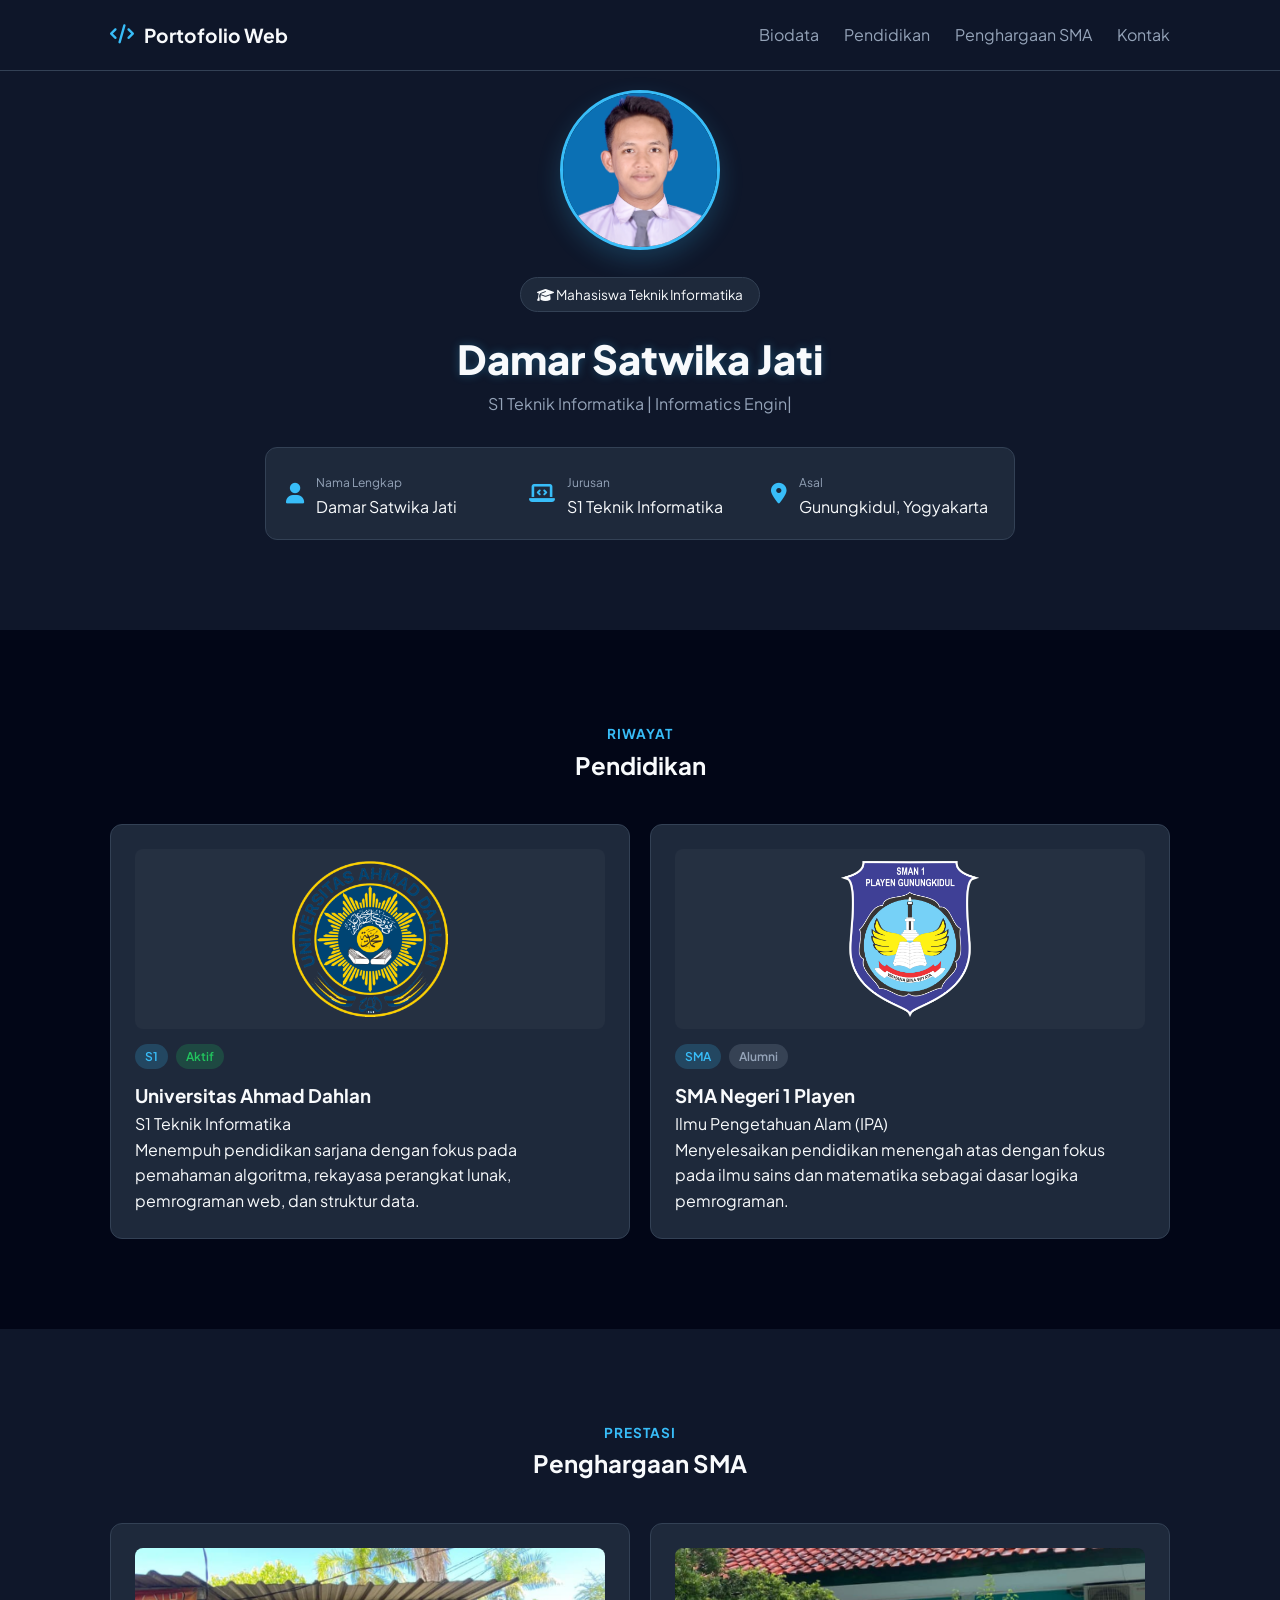
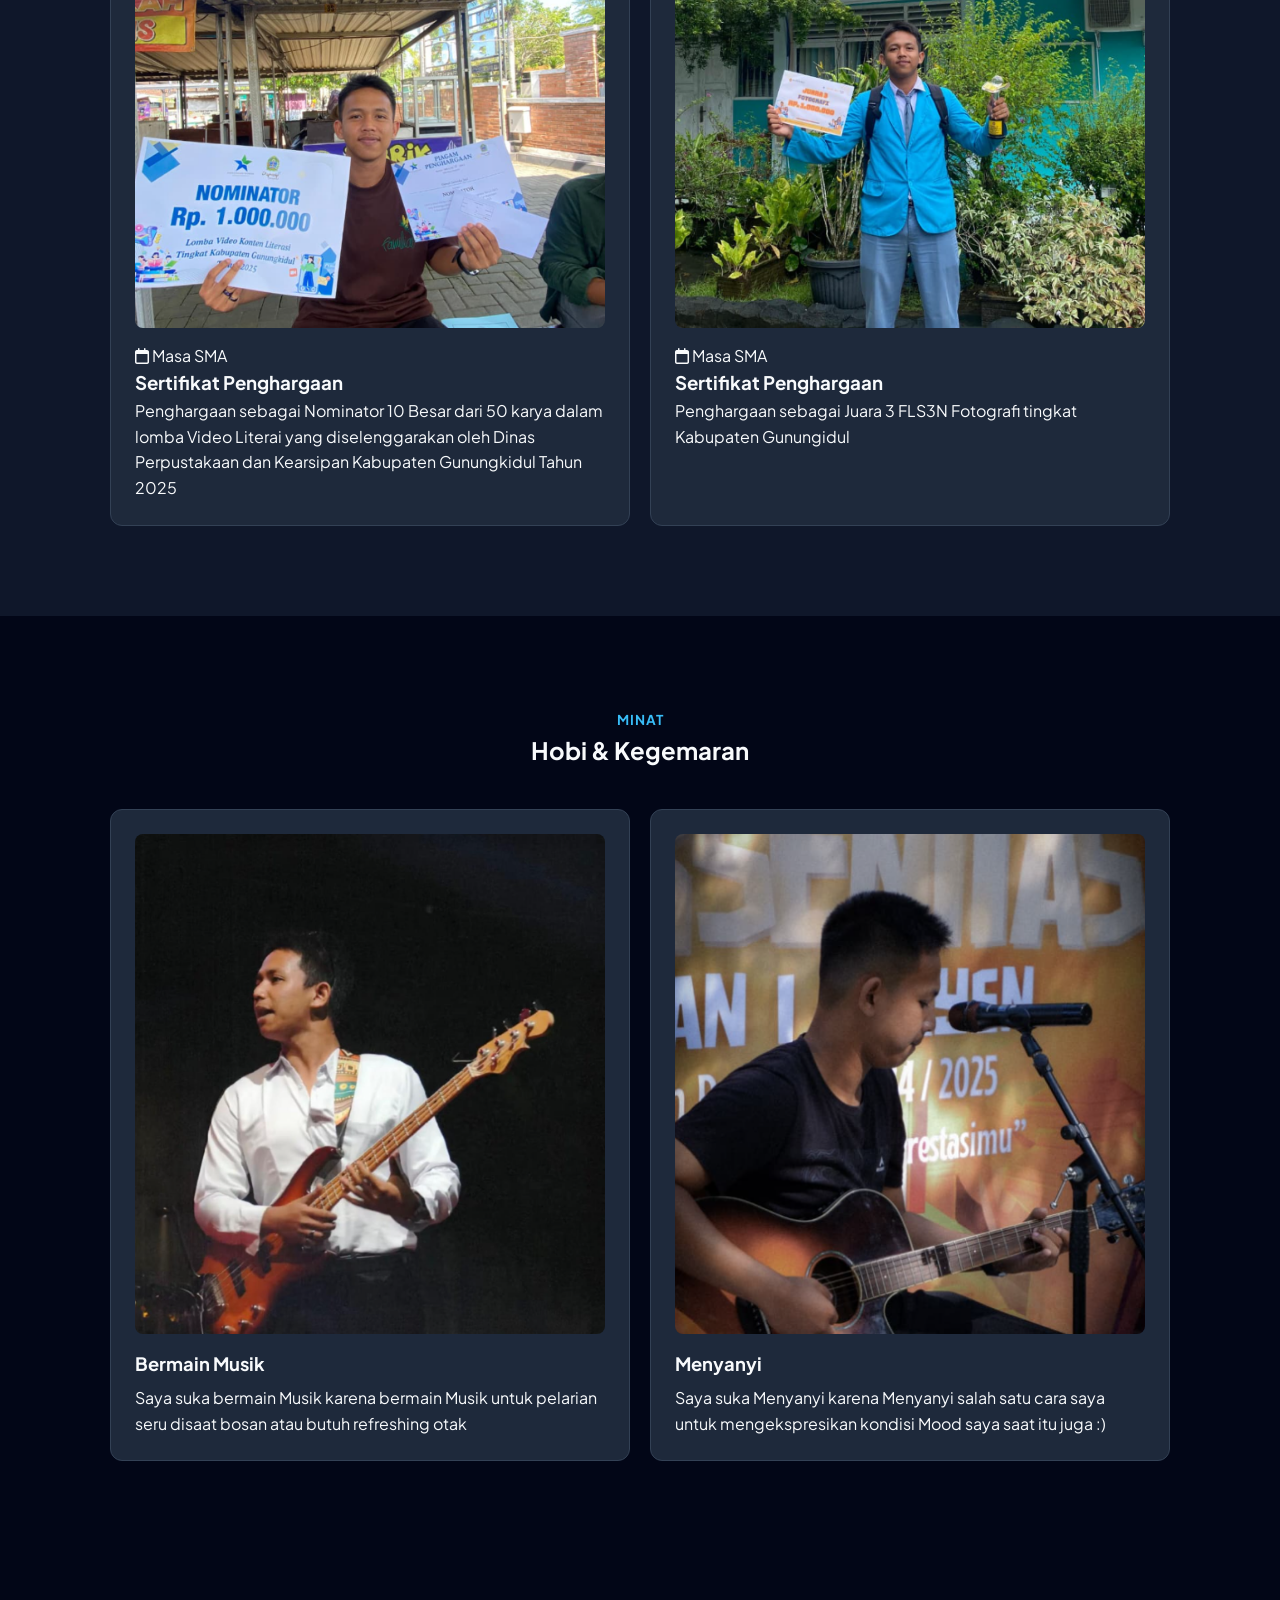
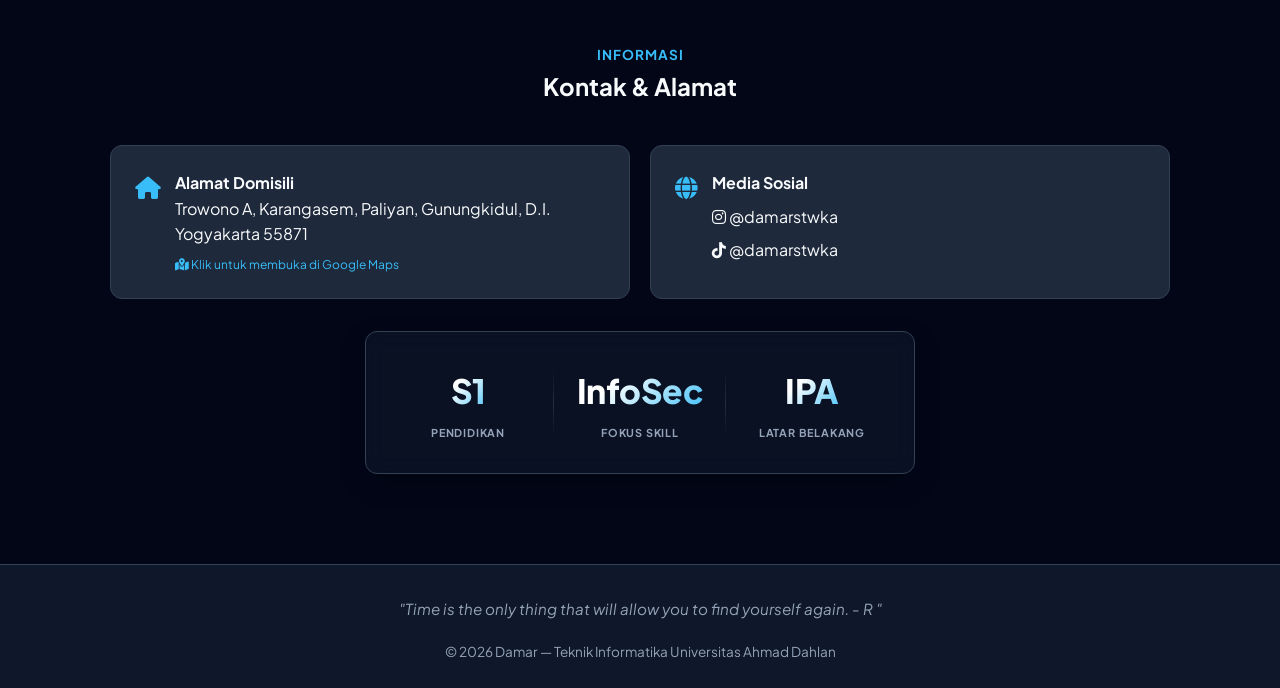
==== index.html @ 50825223 "Add files via upload" ====
<!DOCTYPE html>
<html lang="id">
<head>
  <meta charset="UTF-8">
  <meta name="viewport" content="width=device-width, initial-scale=1.0">
  <title>Portofolio - Web</title>
  <!-- Google Fonts & Font Awesome Icons -->
  <link href="https://fonts.googleapis.com/css2?family=Plus+Jakarta+Sans:wght@400;600;700;800&display=swap" rel="stylesheet">
  <link rel="stylesheet" href="https://cdnjs.cloudflare.com/ajax/libs/font-awesome/6.4.0/css/all.min.css">
  <link rel="stylesheet" href="style.css">
</head>
<body>

  <div id="scroll-progress"></div>

  <!-- Navbar -->
  <nav class="navbar">
    <div class="container nav-container">
      <a href="#hero" class="brand">
        <i class="fa-solid fa-code brand-icon"></i>
        <span>Portofolio Web</span>
      </a>

      <button class="hamburger" id="hamburger-btn" aria-label="Toggle Menu">
        <i class="fa-solid fa-bars"></i>
      </button>

      <ul class="nav-links" id="nav-menu">
        <li><a href="#hero">Biodata</a></li>
        <li><a href="#education">Pendidikan</a></li>
        <li><a href="#achievement">Penghargaan SMA</a></li>
        <li><a href="#contact">Kontak</a></li>
      </ul>
    </div>
  </nav>

  <!-- Hero / Biodata Section -->
  <section id="hero" class="section hero-section">
    <div class="container hero-container">
      <div class="profile-avatar">
        <img src="foto pp/profil1.png" alt="Foto Profil Damar">
      </div>

      <div class="status-badge">
        <i class="fa-solid fa-graduation-cap"></i> Mahasiswa Teknik Informatika
      </div>

      <h1 class="hero-title" data-text="Damar Satwika Jati">Damar Satwika Jati</h1>
      <p class="hero-subtext">S1 Teknik Informatika | <span id="typing-text"></span><span class="cursor">|</span></p>

      <!-- Ringkasan Biodata -->
      <div class="biodata-card">
        <div class="bio-item">
          <i class="fa-solid fa-user"></i>
          <div>
            <span>Nama Lengkap</span>
            <p>Damar Satwika Jati</p>
          </div>
        </div>
        <div class="bio-item">
          <i class="fa-solid fa-laptop-code"></i>
          <div>
            <span>Jurusan</span>
            <p>S1 Teknik Informatika</p>
          </div>
        </div>
        <div class="bio-item">
          <i class="fa-solid fa-location-dot"></i>
          <div>
            <span>Asal</span>
            <p>Gunungkidul, Yogyakarta</p>
          </div>
        </div>
      </div>
    </div> <!-- Penutup container hero -->
  </section> <!-- Penutup section hero -->

  <!-- Riwayat Pendidikan -->
  <section id="education" class="section bg-darker">
    <div class="container">
      <div class="section-title">
        <span class="tag">Riwayat</span>
        <h2>Pendidikan</h2>
      </div>

      <div class="education-grid">
        <!-- Kampus (UAD) -->
        <a href="https://uad.ac.id/en/" target="_blank" rel="noopener noreferrer" class="card edu-card">
          <div class="edu-logo-wrapper">
            <img src="foto/logo2.png" alt="Logo Universitas Ahmad Dahlan" class="edu-logo">
          </div>
          <div class="edu-header">
            <span class="pill pill-blue">S1</span>
            <span class="pill pill-green">Aktif</span>
          </div>
          <h3>Universitas Ahmad Dahlan</h3>
          <p class="edu-major">S1 Teknik Informatika</p>
          <p class="edu-desc">Menempuh pendidikan sarjana dengan fokus pada pemahaman algoritma, rekayasa perangkat lunak, pemrograman web, dan struktur data.</p>
        </a>

        <!-- Sekolah (SMAN 1 Playen) -->
        <a href="https://www.sma1playen.sch.id/" target="_blank" rel="noopener noreferrer" class="card edu-card">
          <div class="edu-logo-wrapper">
            <img src="foto/logo1.png" alt="Logo SMAN 1 Playen" class="edu-logo">
          </div>
          <div class="edu-header">
            <span class="pill pill-blue">SMA</span>
            <span class="pill pill-gray">Alumni</span>
          </div>
          <h3>SMA Negeri 1 Playen</h3>
          <p class="edu-major">Ilmu Pengetahuan Alam (IPA)</p>
          <p class="edu-desc">Menyelesaikan pendidikan menengah atas dengan fokus pada ilmu sains dan matematika sebagai dasar logika pemrograman.</p>
        </a>
      </div>
    </div>
  </section>

<!-- Penghargaan SMA -->
  <section id="achievement" class="section">
    <div class="container">
      <div class="section-title">
        <span class="tag">Prestasi</span>
        <h2>Penghargaan SMA</h2>
      </div>

      <!-- Container Grid untuk 2 Kartu Sertifikat -->
      <div class="achievement-grid">
        
        <!-- Sertifikat 1 -->
        <div class="card achievement-card">
          <div class="achievement-img-wrapper">
            <img src="penghargaan/foto 1.png" alt="Sertifikat Kejuaraan 1" class="achievement-img">
          </div>
          <div class="achievement-details">
            <span class="achievement-date"><i class="fa-regular fa-calendar"></i> Masa SMA</span>
            <h3>Sertifikat Penghargaan</h3>
            <p>Penghargaan sebagai Nominator 10 Besar dari 50 karya dalam lomba Video Literai yang diselenggarakan oleh Dinas Perpustakaan dan Kearsipan Kabupaten Gunungkidul Tahun 2025</p>
          </div>
        </div>

        <!-- Sertifikat 2 -->
        <div class="card achievement-card">
          <div class="achievement-img-wrapper">
            <img src="penghargaan/foto 2.png" alt="Sertifikat Kejuaraan 2" class="achievement-img">
          </div>
          <div class="achievement-details">
            <span class="achievement-date"><i class="fa-regular fa-calendar"></i> Masa SMA</span>
            <h3>Sertifikat Penghargaan</h3>
            <p>Penghargaan sebagai Juara 3 FLS3N Fotografi tingkat Kabupaten Gunungidul</p>
          </div>
        </div>
      </div>
    </div>
  </section>

<section id="hobby" class="section bg-darker">
    <div class="container">
      <div class="section-title">
        <span class="tag">Minat</span>
        <h2>Hobi & Kegemaran</h2>
      </div>

      <div class="hobby-grid">
        <!-- Hobi 1 -->
        <div class="card hobby-card">
          <div class="hobby-img-wrapper">
            <img src="hobi/hobi1.png" alt="Bermain Musik" class="hobby-img">
          </div>
          <div class="hobby-details">
            <h3>Bermain Musik</h3>
            <p>Saya suka bermain Musik karena bermain Musik untuk pelarian seru disaat bosan atau butuh refreshing otak </p>
          </div>
        </div>

        <!-- Hobi 2 -->
        <div class="card hobby-card">
          <div class="hobby-img-wrapper">
            <img src="hobi/hobi2.png" alt="Menyanyi" class="hobby-img">
          </div>
          <div class="hobby-details">
            <h3>Menyanyi</h3>
            <p>Saya suka Menyanyi karena Menyanyi salah satu cara saya untuk mengekspresikan kondisi Mood saya saat itu juga :) </p>
          </div>
        </div>
      </div>
    </div>
  </section>

  <!-- Kontak & Alamat -->
  <section id="contact" class="section bg-darker">
    <div class="container">
      <div class="section-title">
        <span class="tag">Informasi</span>
        <h2>Kontak & Alamat</h2>
      </div>

      <div class="contact-grid">
<!-- Alamat (Klik untuk Buka Google Maps) -->
<div class="card contact-card" id="address-box">
  <div class="contact-icon"><i class="fa-solid fa-house"></i></div>
  <div class="contact-text">
    <h4>Alamat Domisili</h4>
    <p id="address-text">Trowono A, Karangasem, Paliyan, Gunungkidul, D.I. Yogyakarta 55871</p>
    <small class="copy-hint"><i class="fa-solid fa-map-location-dot"></i> Klik untuk membuka di Google Maps</small>
  </div>
</div>

        <!-- Sosial Media -->
        <div class="card contact-card">
          <div class="contact-icon"><i class="fa-solid fa-globe"></i></div>
          <div class="contact-text">
            <h4>Media Sosial</h4>
            <div class="social-links">
              <a href="https://www.instagram.com/damarstwka/" target="_blank" class="social-item">
                <i class="fa-brands fa-instagram"></i> @damarstwka
              </a>
              <a href="https://www.tiktok.com/@damarstwka" target="_blank" class="social-item">
                <i class="fa-brands fa-tiktok"></i> @damarstwka
              </a>
            </div>
          </div>
        </div>
      </div>
    </div>

    <div class="map-container" style="display: none;">
        <iframe 
          src="https://www.google.com/maps/embed?pb=!1m14!1m12!1m3!1d987.6320585345208!2d110.5212904661247!3d-8.047474371273701!2m3!1f0!2f0!3f0!3m2!1i1024!2i768!4f13.1!5e0!3m2!1sid!2sid!4v1787814897656!5m2!1sid!2sid" >
          
        </iframe>
      </div>

      <!-- Highlight Stats Strip -->
 <div class="stats-strip">
  <div class="stat-item">
    <span class="stat-value">S1</span>
    <span class="stat-label">PENDIDIKAN</span>
  </div>
  <div class="stat-item">
    <span class="stat-value">InfoSec</span>
    <span class="stat-label">FOKUS SKILL</span>
  </div>
  <div class="stat-item">
    <span class="stat-value">IPA</span>
    <span class="stat-label">LATAR BELAKANG</span>
  </div>
  </div>
 </div>

 </div> 
  </section>

  <!-- Footer -->
  <footer class="footer">
    <div class="container footer-content">
      <!-- Quotes Section -->
       <blockquote class="footer-quote">
        <i class="fa-solid"></i>
        <p>"Time is the only thing that will allow you to find yourself again. - R "</p>
       </blockquote>

      <p>© 2026 Damar — Teknik Informatika Universitas Ahmad Dahlan</p>
    </div>
  </footer>

  <!-- Toast Alert -->
  <div id="toast" class="toast">
    <i class="fa-solid fa-check"></i> Alamat berhasil disalin!
  </div>

<!-- Model Zoom Gambar -->
 <div id="image-modal" class="image-modal">
  <span class="modal-close">&times;</span>
  <img class="modal-content" id="modal-img" alt="Pratinjau Gambar">
 </div>

<!-- Script Java Script -->

  <script src="script.js"></script>

</body>
</html>
---- style.css ----
:root {
  --bg-dark: #0f172a;
  --bg-darker: #020617;
  --card-bg: #1e293b;
  --primary: #38bdf8;
  --text-main: #f8fafc;
  --text-muted: #94a3b8;
  --accent-green: #22c55e;
  --border-color: #334155;
  --radius: 12px;
}

html {
    scroll-behavior: smooth;
}

* {
  margin: 0;
  padding: 0;
  box-sizing: border-box;
}

body {
  font-family: 'Plus Jakarta Sans', sans-serif;
  background-color: var(--bg-dark);
  color: var(--text-main);
  line-height: 1.6;
}

.container {
  max-width: 1100px;
  margin: 0 auto;
  padding: 0 20px;
}

/* Navbar */
.navbar {
  position: fixed;
  top: 0;
  width: 100%;
  background: rgba(15, 23, 42, 0.9);
  backdrop-filter: blur(10px);
  z-index: 1000;
  border-bottom: 1px solid var(--border-color);
}

.nav-container {
  display: flex;
  justify-content: space-between;
  align-items: center;
  height: 70px;
}

.brand {
  display: flex;
  align-items: center;
  gap: 10px;
  font-weight: 700;
  font-size: 1.2rem;
  color: var(--text-main);
  text-decoration: none;
}

.brand-icon {
  color: var(--primary);
}

.nav-links {
  display: flex;
  list-style: none;
  gap: 25px;
}

.nav-links a {
  color: var(--text-muted);
  text-decoration: none;
  transition: color 0.3s;
}

.nav-links a:hover {
  color: var(--primary);
}

.hamburger {
  display: none;
  background: none;
  border: none;
  color: var(--text-main);
  font-size: 1.5rem;
  cursor: pointer;
}

/* Section Common */
.section {
  padding: 90px 0;
}

.bg-darker {
  background-color: var(--bg-darker);
}

.section-title {
  text-align: center;
  margin-bottom: 40px;
}

.section-title .tag {
  color: var(--primary);
  font-size: 0.85rem;
  font-weight: 700;
  text-transform: uppercase;
  letter-spacing: 1px;
}

/* Hero Section */
.hero-container {
  display: flex;
  flex-direction: column;
  align-items: center;
  text-align: center;
}

.profile-avatar img {
  width: 160px;
  height: 160px;
  border-radius: 50%;
  object-fit: cover;
  border: 3px solid var(--primary);
  margin-bottom: 20px;
}

.status-badge {
  background: var(--card-bg);
  border: 1px solid var(--border-color);
  padding: 6px 16px;
  border-radius: 50px;
  font-size: 0.85rem;
  margin-bottom: 15px;
}

.hero-title {
  font-size: 2.5rem;
  font-weight: 800;
}

.hero-subtext {
  color: var(--text-muted);
  margin-bottom: 30px;
}

.biodata-card {
  display: grid;
  grid-template-columns: repeat(3, 1fr);
  gap: 20px;
  background: var(--card-bg);
  padding: 20px;
  border-radius: var(--radius);
  border: 1px solid var(--border-color);
  width: 100%;
  max-width: 750px;
  justify-content: space-around;
  flex-wrap: wrap;
}

.bio-item {
  display: flex;
  align-items: center;
  gap: 12px;
  text-align: left;
}

.bio-item i {
  font-size: 1.3rem;
  color: var(--primary);
}

.bio-item span {
  font-size: 0.75rem;
  color: var(--text-muted);
}

/* Cards & Grid */
.education-grid, .achievement-grid, .contact-grid {
  display: grid;
  grid-template-columns: repeat(auto-fit, minmax(280px, 1fr));
  gap: 20px;
}

.card {
  background: var(--card-bg);
  border-radius: var(--radius);
  padding: 24px;
  border: 1px solid var(--border-color);
}

.edu-card {
  text-decoration: none;
  color: inherit;
  display: block;
  cursor: pointer;
}

.edu-logo-wrapper {
  width: 100%;
  height: 180px; /* Tinggi pas agar tidak terlalu besar */
  display: flex;
  align-items: center;
  justify-content: center;
  background: rgba(255, 255, 255, 0.03); /* Latar transparan tipis */
  border-radius: 8px;
  margin-bottom: 15px;
  padding: 12px;
}

.edu-logo-wrapper img {
  max-width: 100%;
  max-height: 100%;
  width: auto;
  height: auto;
  object-fit: contain; /* Logo tampil 100% utuh tanpa gepeng/terpotong */
}

.achievement-img-wrapper {
  width: 100%;
  height: 380px; /* Dibuat lebih tinggi agar foto portrait & landscape muat proporsional */
  border-radius: 8px;
  margin-bottom: 15px;
  overflow: hidden;
  background: #020617;
}

.achievement-img-wrapper img {
  width: 100%;
  height: 100%;
  object-fit: cover; /* Foto memenuhi box secara presisi tanpa merusak rasio asli */
  object-position: center;
}

.edu-header {
  display: flex;
  gap: 8px;
  margin-bottom: 12px;
}

.pill {
  padding: 3px 10px;
  border-radius: 20px;
  font-size: 0.75rem;
  font-weight: 600;
}

.pill-blue { background: rgba(56, 189, 248, 0.2); color: var(--primary); }
.pill-green { background: rgba(34, 197, 94, 0.2); color: var(--accent-green); }
.pill-gray { background: rgba(148, 163, 184, 0.2); color: var(--text-muted); }

.contact-card {
  cursor: pointer;
  display: flex;
  gap: 15px;
  align-items: flex-start;
  transition: transform 0.2s;
}

.contact-card:hover {
  transform: translateY(-3px);
}

.contact-icon {
  font-size: 1.4rem;
  color: var(--primary);
}

.copy-hint {
  display: block;
  margin-top: 8px;
  color: var(--primary);
  font-size: 0.75rem;
}

.social-links {
  display: flex;
  flex-direction: column;
  gap: 8px;
  margin-top: 8px;
}

.social-item {
  color: var(--text-main);
  text-decoration: none;
}

/* Toast */
.toast {
  position: fixed;
  bottom: 30px;
  right: 30px;
  background: var(--accent-green);
  color: #fff;
  padding: 12px 20px;
  border-radius: 8px;
  font-size: 0.9rem;
  opacity: 0;
  visibility: hidden;
  transition: opacity 0.3s, visibility 0.3s;
}

.toast.show {
  opacity: 1;
  visibility: visible;
}

/* Footer */
.footer {
  text-align: center;
  padding: 25px 0;
  border-top: 1px solid var(--border-color);
  color: var(--text-muted);
  font-size: 0.85rem;
}

/* Responsive Styles */
@media (max-width: 768px) {
  .hamburger { display: block; }
  .nav-links {
    position: absolute;
    top: 70px;
    left: 0;
    width: 100%;
    background: var(--bg-darker);
    flex-direction: column;
    padding: 20px;
    display: none;
    border-bottom: 1px solid var(--border-color);
  }
  .nav-links.active { display: flex; }
}

.hobby-grid{
    display: grid;
    grid-template-columns: repeat(auto-fit, minmax(280px, 1fr));
    gap: 20px;
}

.hobby-img-wrapper{
    width: 100%;
    height: 500px;
    border-radius: 8px;
    margin-bottom: 15px;
    overflow: hidden;
    background: #020617 ;
}

.hobby-img-wrapper img {
    width: 100%;
    height: 100%;
    object-fit: cover;
    object-position: center;
    transition: transform 0.3s ease;
}

.hobby-card:hover .hobby-img-wrapper img {
    transform: scale(1.05);
}

.hobby-details h3 {
    font-size: 1.15rem;
    margin-bottom: 6px;
    color: var(--text-main);
}

/* Footer Quote */
.footer-quote {
  margin-bottom: 20px;
  font-style: italic;
  color: var(--text-muted);
  display: flex;
  flex-direction: column;
  align-items: center;
  gap: 8px;
}

.footer-quote .quote-icon {
  color: var(--primary);
  font-size: 1.2rem;
}

.footer-quote p {
  font-size: 0.95rem;
  max-width: 600px;
  line-height: 1.5;
}

/* ==========================================
   ANIMASI ELEGAN PORTOFOLIO
   ========================================== */

/* 1. Animasi Mengapung Halus pada Foto Profil */
@keyframes float {
  0%, 100% {
    transform: translateY(0px);
  }
  50% {
    transform: translateY(-10px);
  }
}

.profile-avatar img {
  animation: float 4s ease-in-out infinite;
  box-shadow: 0 10px 25px rgba(56, 189, 248, 0.2);
}

/* 2. Animasi Denyut Cahaya pada Badge Status */
@keyframes pulse-glow {
  0%, 100% {
    box-shadow: 0 0 0 0 rgba(56, 189, 248, 0.4);
  }
  50% {
    box-shadow: 0 0 12px 3px rgba(56, 189, 248, 0.2);
  }
}

.status-badge {
  animation: pulse-glow 3s infinite;
}

/* 3. Efek Terangkat & Menyala pada Semua Kartu saat Hover */
.card {
  transition: transform 0.3s cubic-bezier(0.4, 0, 0.2, 1), 
              box-shadow 0.3s cubic-bezier(0.4, 0, 0.2, 1), 
              border-color 0.3s ease;
}

.card:hover {
  transform: translateY(-8px);
  border-color: var(--primary);
  box-shadow: 0 12px 30px -5px rgba(56, 189, 248, 0.2);
}

/* 4. Animasi Muncul Halus saat Halaman Pertama Kali Dibuka */
@keyframes fadeInUp {
  from {
    opacity: 0;
    transform: translateY(25px);
  }
  to {
    opacity: 1;
    transform: translateY(0);
  }
}

.hero-title, 
.hero-subtext, 
.biodata-card {
  animation: fadeInUp 0.8s ease-out forwards;
}

/* ==========================================
   SCROLL REVEAL ANIMATION
   ========================================== */

/* Keadaan awal sebelum di-scroll (tersembunyi & sedikit ke bawah) */
.reveal {
  opacity: 0;
  transform: translateY(40px);
  transition: opacity 0.8s cubic-bezier(0.2, 0.8, 0.2, 1),
              transform 0.8s cubic-bezier(0.2, 0.8, 0.2, 1);
}

/* Keadaan saat elemen sudah masuk ke area viewport */
.reveal.active {
  opacity: 1;
  transform: translateY(0);
}

/* ===============================
   HIGHLIGHT STATS STRIP
   =============================== */
.stats-strip {
  display: grid;
  grid-template-columns: repeat(3, 1fr);
  background: rgba(15, 23, 42, 0.65);
  backdrop-filter: blur(12px);
  -webkit-backdrop-filter: blur(12px);
  border: 1px solid var(--border-color);
  border-radius: var(--radius);
  padding: 24px 16px;
  margin: 32px auto 0 auto;
  width: 100%;
  max-width: 550px;
  box-shadow: 0 10px 30px -10px rgba(0, 0, 0, 0.5);
  position: relative;
  transition: border-color 0.3s ease, transform 0.3s ease;
}

.stats-strip:hover {
  border-color: var(--primary);
}

.stat-item {
  display: flex;
  flex-direction: column;
  align-items: center;
  justify-content: center;
  padding: 8px 16px;
  position: relative;
  transition: transform 0.3s ease;
}

/* Pemisah vertikal antar elemen */
.stat-item:not(:last-child)::after {
  content: "";
  position: absolute;
  right: 0;
  top: 15%;
  height: 70%;
  width: 1px;
  background: linear-gradient(to bottom, transparent, rgba(255, 255, 255, 0.12), transparent);
}

.stat-item:hover {
  transform: translateY(-4px);
}

.stat-value {
  font-size: 2.1rem;
  font-weight: 800;
  letter-spacing: -0.5px;
  margin-bottom: 6px;
  display: flex;
  align-items: center;
  justify-content: center;
  background: linear-gradient(135deg, #ffffff 30%, var(--primary) 100%);
  background-clip: text;
  -webkit-background-clip: text;
  -webkit-text-fill-color: transparent;
}

.stat-value i {
  font-size: 1.8rem;
  color: var(--primary);
  -webkit-text-fill-color: initial;
  filter: drop-shadow(0 0 8px rgba(56, 189, 248, 0.4));
}

.stat-label {
  font-size: 0.68rem;
  font-weight: 700;
  letter-spacing: 0.8px;
  color: var(--text-muted);
  text-transform: uppercase;
  text-align: center;
  white-space: nowrap;
}

@media (max-width: 768px) {
  .stats-strip {
    grid-template-columns: repeat(2, 1fr);
    gap: 20px 0;
  }
  
  .stat-item:nth-child(2)::after {
    display: none;
  }
}

@media (max-width: 480px) {
  .stats-strip {
    padding: 18px 8px;
  }
  .stat-value {
    font-size: 1.6rem;
  }
  .stat-label {
    font-size: 0.65rem;
  }
}

#scroll-progress {
  position: fixed;
  top: 0;
  left: 0;
  height: 3px;
  background: linear-gradient(90deg, var(--primary), #a855f7);
  z-index: 1001;
  width: 0%;
  transition: width 0.1s ease-out;
  box-shadow: 0 0 10px var(--primary);
}

/* ==========================================
   MODAL / POP-UP ZOOM GAMBAR
   ========================================== */
  .image-modal {
    display: none;
    position: fixed;
    z-index: 2000;
    top: 0;
    left: 0;
    width: 100%;
    height: 100%;
    background-color: rgba(2, 6, 23, 0.9);
    backdrop-filter: blur(8px);
    justify-content: center;
    align-items: center;
    padding: 20px;
    opacity: 0;
    transition: opacity 0.3s ease ;
  }

  /* Keadaan aktif saat gambar di klik */
  .image-modal.active {
    display: flex;
    opacity: 1;
  }

  .modal-content {
    max-width: 90%;
    max-height: 85vh;
    border-radius: var(--radius);
    border: 1px solid var(--border-color);
    box-shadow: 0 25px 50px -12px rgba(0, 0, 0, 0.7);
    transform: scale(0.8);
    transition: transform 0.3s ease;
    object-fit: contain;
  }

  .image-modal.active .modal-content {
    transform: scale(1);
  }

  /* Tombol Silang (Close) */
  .modal-close {
    position: absolute;
    top: 20px;
    right: 30px;
    color: var(--text-main);
    font-size: 2.5rem;
    font-weight: bold;
    cursor: pointer;
    transition: color 0.2s, transform 0.2s;
    z-index: 2001;
    line-height: 1;
  }

  .modal-close:hover {
    color: var(--primary);
    transform: scale(1.1);
  }

  /* ==========================================
   EFEK GLITCH NEON INTERAKTIF (DISONTAKIFKAN)
   ========================================== */

.hero-title {
  position: relative;
  color: var(--text-main);
  /* Pendaran tipis statis (hapus baris text-shadow di bawah ini jika ingin 100% polos) */
  text-shadow: 0 0 10px rgba(56, 189, 248, 0.3);
}

/* Sembunyikan layer teks merah & biru yang muncul-muncul */
.hero-title::before,
.hero-title::after {
  display: none;
}

  /* Animasi Potongan Layer 1 */
  @keyframes glitch-anim-1 {
    0% { clip-path: rect(15px, 9999px, 40px, 0); transform: skew(0.3deg); }
    20% { clip-path: rect(60px, 9999px, 85px, 0); transform: skew(-0.5deg); }
    40% { clip-path: rect(10px, 9999px, 50px, 0); transform: skew(0.8deg); }
    60% { clip-path: rect(75px, 9999px, 105px, 0); transform: skew(-0.2deg); }
    80% { clip-path: rect(30px, 9999px, 65px, 0); transform: skew(0.5deg); }
    100% { clip-path: rect(90px, 9999px, 120px, 0); transform: skew(-0.4deg); }
  }

  /* Animasi Potongan Layer 2 */
  @keyframes glitch-anim-2 {
    0% { clip-path: rect(50px, 9999px, 80px, 0); transform: skew(-0.4deg); }
    25% { clip-path: rect(10px, 9999px, 35px, 0); transform: skew(0.6deg); }
    50% { clip-path: rect(70px, 9999px, 95px, 0); transform: skew(-0.8deg); }
    75% { clip-path: rect(20px, 9999px, 55px, 0); transform: skew(0.3deg); }
    100% { clip-path: rect(80px, 9999px, 110px, 0); transform: skew(-0.2deg); }
  }

  /* Intensitas Glitch Bertambah Saat Kursor Diarahkan (Hover) */
  .hero-title:hover::before {
    animation: glitch-anim-1 0.3s infinite linear alternate-reverse;
  }

  .hero-title:hover::after {
    animation: glitch-anim-2 0.3s infinite linear alternate-reverse;
  }

  /* ==========================================
   CUSTOM SCROLLBAR MODERN
   ========================================== */
  ::-webkit-scrollbar {
    width: 10px;
  }

  ::-webkit-scrollbar-thumb {
    background: var(--bg-darker);
  }

  ::-webkit-scrollbar-thumb {
    background: #334155;
    border-radius: 5px;
    border: 2px solid var(--bg-darker);
  }

  ::-webkit-scrollbar-thumb:hover {
    background: var(--primary);
    box-shadow: 0 0 10px var(--primary);
  }
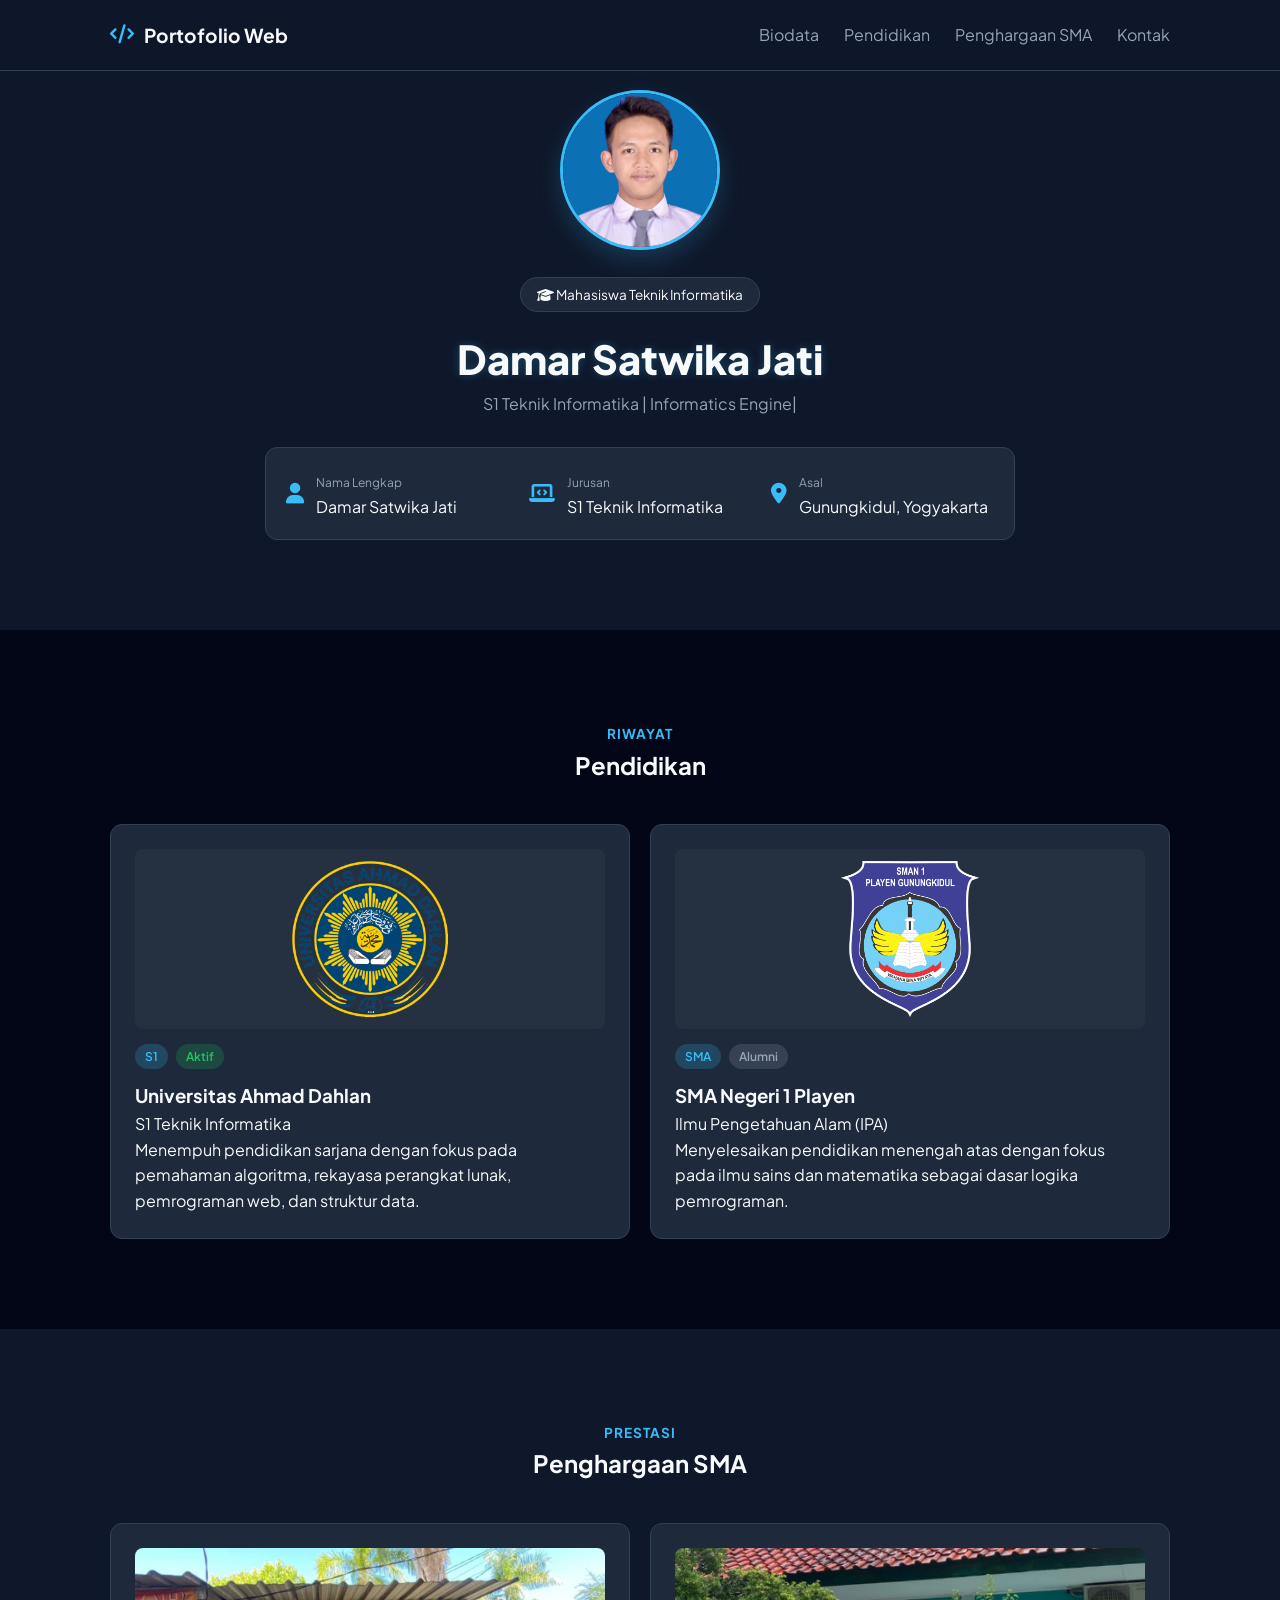
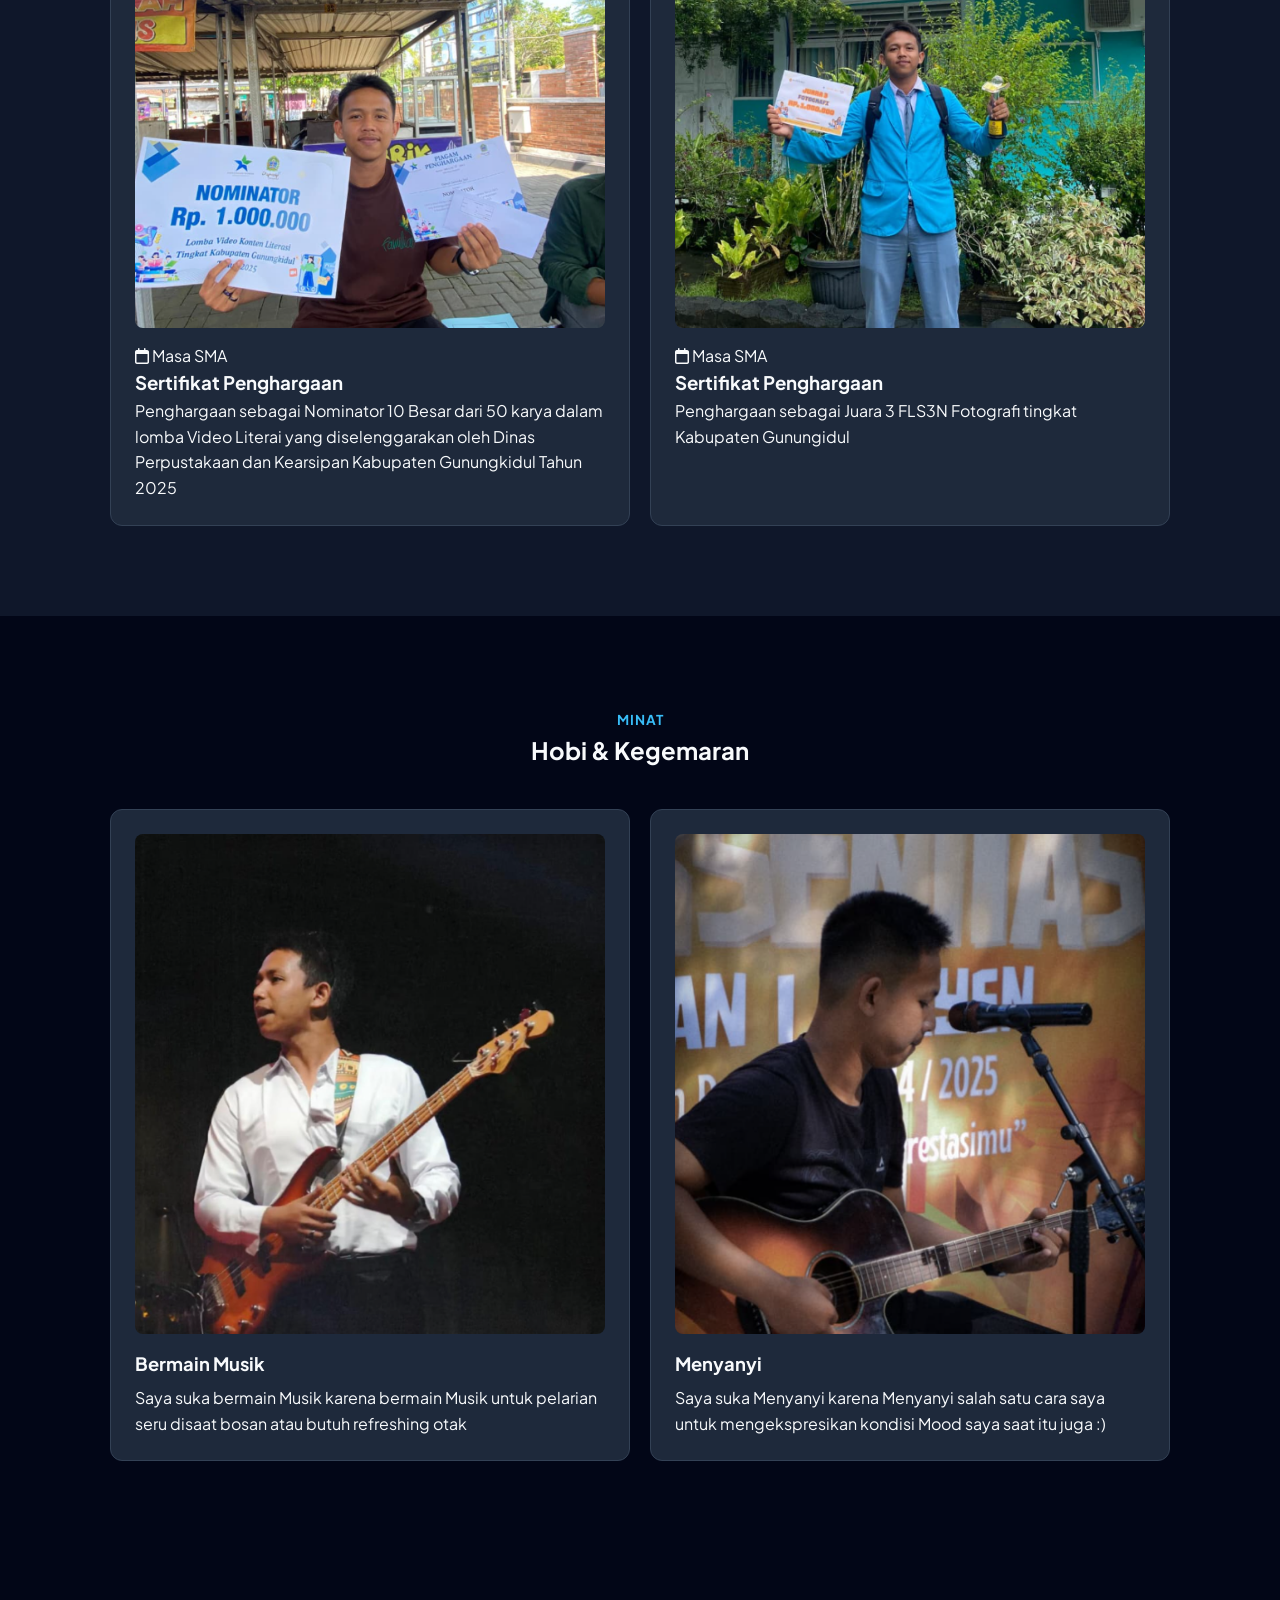
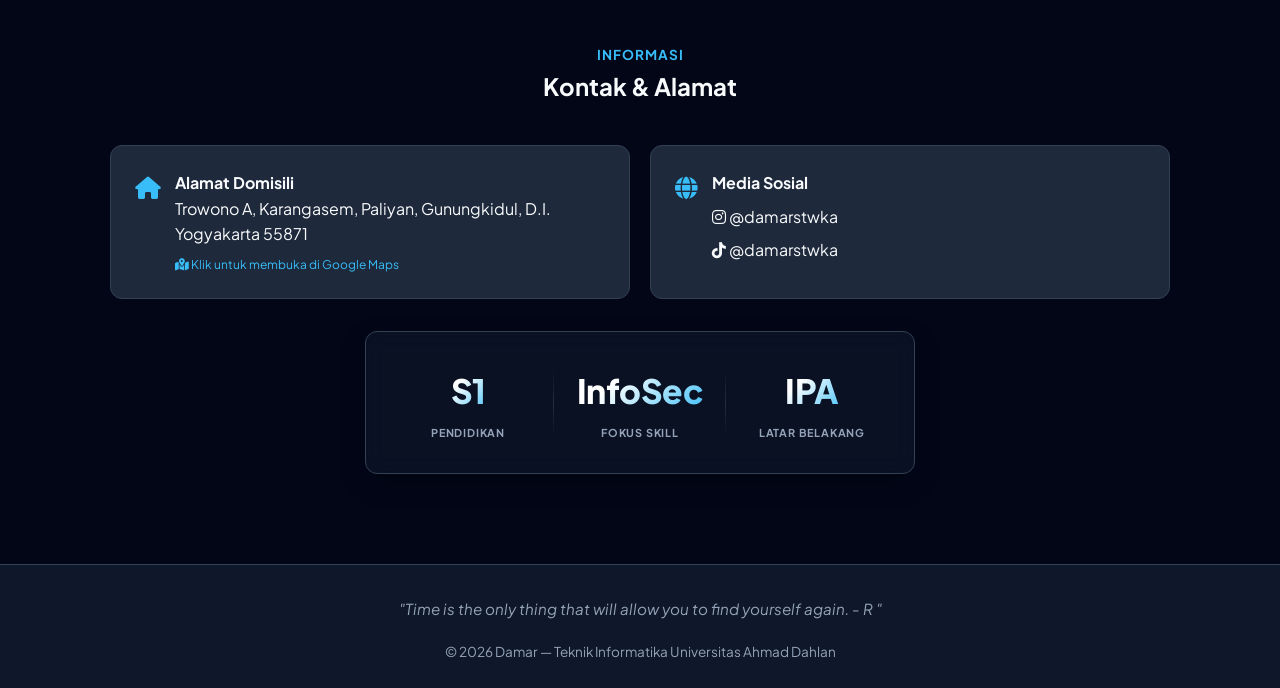
==== commit f2eb2378: "Add files via upload" ====
--- a/index.html
+++ b/index.html
@@ -7,7 +7,7 @@
   <!-- Google Fonts & Font Awesome Icons -->
   <link href="https://fonts.googleapis.com/css2?family=Plus+Jakarta+Sans:wght@400;600;700;800&display=swap" rel="stylesheet">
   <link rel="stylesheet" href="https://cdnjs.cloudflare.com/ajax/libs/font-awesome/6.4.0/css/all.min.css">
-  <link rel="stylesheet" href="style.css">
+  <link rel="stylesheet" href="style.css?v=2">
 </head>
 <body>
 
--- a/style.css
+++ b/style.css
@@ -561,6 +561,11 @@
   .stat-item:nth-child(2)::after {
     display: none;
   }
+
+  .stat-item:nth-child(3) {
+    grid-column: span 2;
+  }
+
 }
 
 @media (max-width: 480px) {
@@ -712,4 +717,70 @@
   ::-webkit-scrollbar-thumb:hover {
     background: var(--primary);
     box-shadow: 0 0 10px var(--primary);
+  }
+
+  /* ==========================================
+   PERBAIKAN TAMPILAN KHUSUS HP (RESPONSIVE)
+   ========================================== */
+  @media (max-width: 768px) {
+    .biodata-card {
+      grid-template-columns: 1fr;
+      gap: 15px;
+      max-width: 420px;
+      margin: 0 auto;
+      padding: 20px 24px;
+    }
+
+    .bio-item {
+      justify-content: flex-start;
+      padding-left: 20px;
+    }
+
+    .hero-title {
+      font-size: 1.8rem;
+      display: block;
+    }
+
+    .achievement-img-wrapper{
+      height: 240px;
+    }
+
+    .hobby-img-wrapper {
+      height: 280px;
+    }
+  }
+
+  /* ==========================================
+   PERBAIKAN TAMPILAN KHUSUS TABLET / IPAD
+   (TARUH KODE BARU DI SINI - BARIS PALING BAWAH)
+   ========================================== */
+  @media (min-width: 769px) and (max-width: 1024px){
+    .container {
+      padding: 0 30px;
+    }
+
+    .education-grid,
+    .achievement-grid,
+    .hobby-grid{
+      grid-template-columns: repeat(2, 1fr);
+      gap: 20px;
+    }
+
+    .hobby-img-wrapper {
+
+      height: 360px;
+    }
+
+    .achievement-img-wrapper{
+      height: 300px;
+    }
+
+    .biodata-card {
+      max-width: 100%;
+      gap: 15px;
+    }
+
+    .nav-links {
+      gap: 18px;
+    }
   }
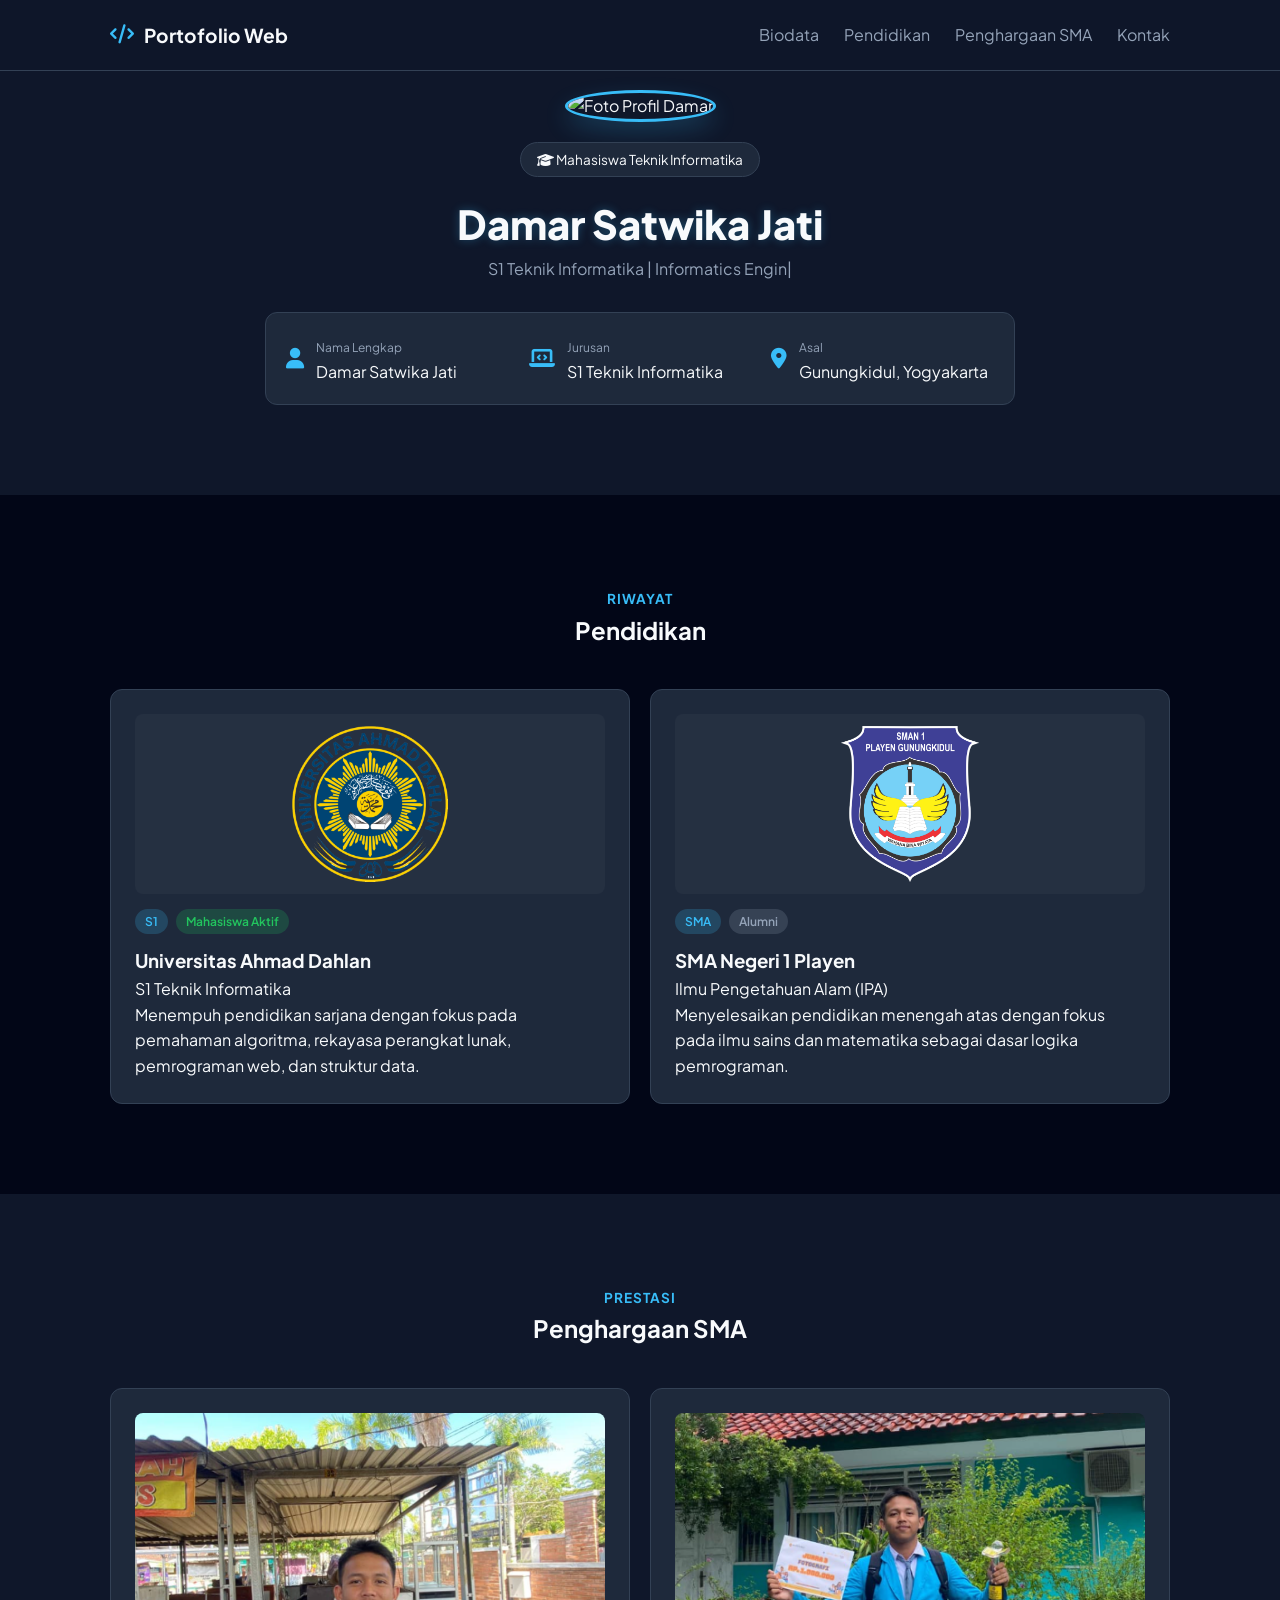
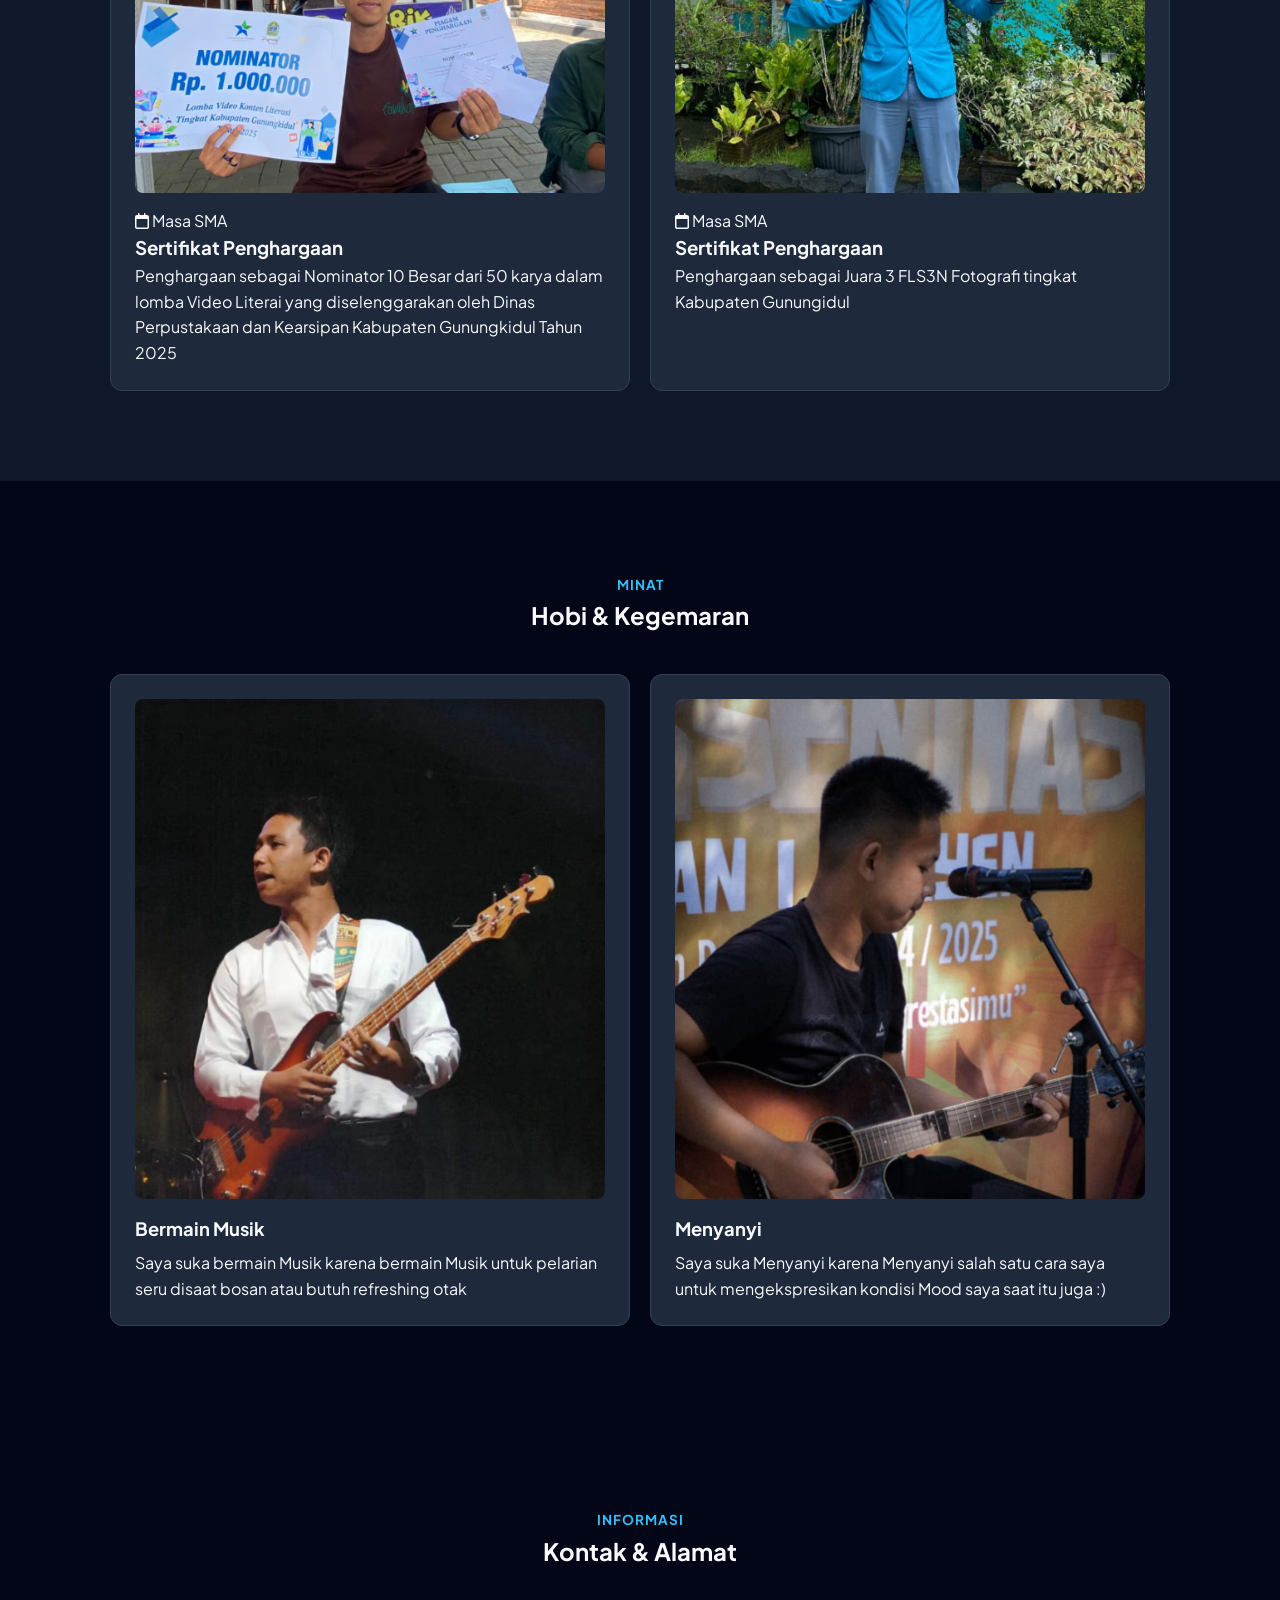
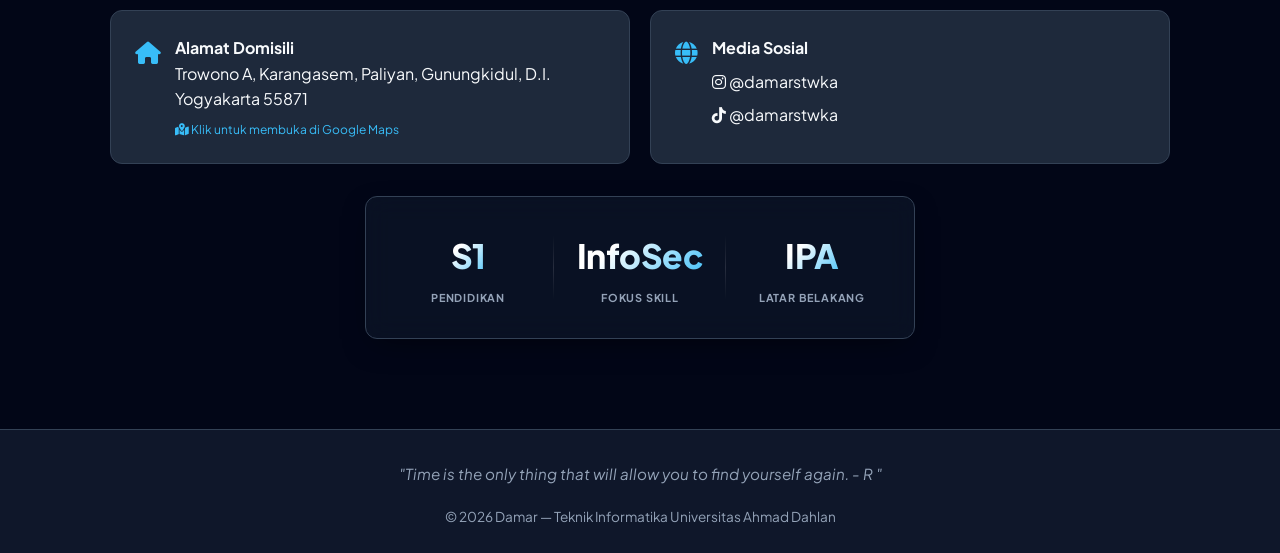
==== commit a2b9c164: "Add files via upload" ====
--- a/index.html
+++ b/index.html
@@ -38,7 +38,7 @@
   <section id="hero" class="section hero-section">
     <div class="container hero-container">
       <div class="profile-avatar">
-        <img src="foto pp/profil1.png" alt="Foto Profil Damar">
+        <img src="foto pp/profil2.jpg" alt="Foto Profil Damar">
       </div>
 
       <div class="status-badge">
@@ -91,9 +91,9 @@
           </div>
           <div class="edu-header">
             <span class="pill pill-blue">S1</span>
-            <span class="pill pill-green">Aktif</span>
-          </div>
-          <h3>Universitas Ahmad Dahlan</h3>
+            <span class="pill pill-green">Mahasiswa Aktif</span>
+          </div>
+          <h3>Universitas Ahmad Dahlan</h3> 
           <p class="edu-major">S1 Teknik Informatika</p>
           <p class="edu-desc">Menempuh pendidikan sarjana dengan fokus pada pemahaman algoritma, rekayasa perangkat lunak, pemrograman web, dan struktur data.</p>
         </a>
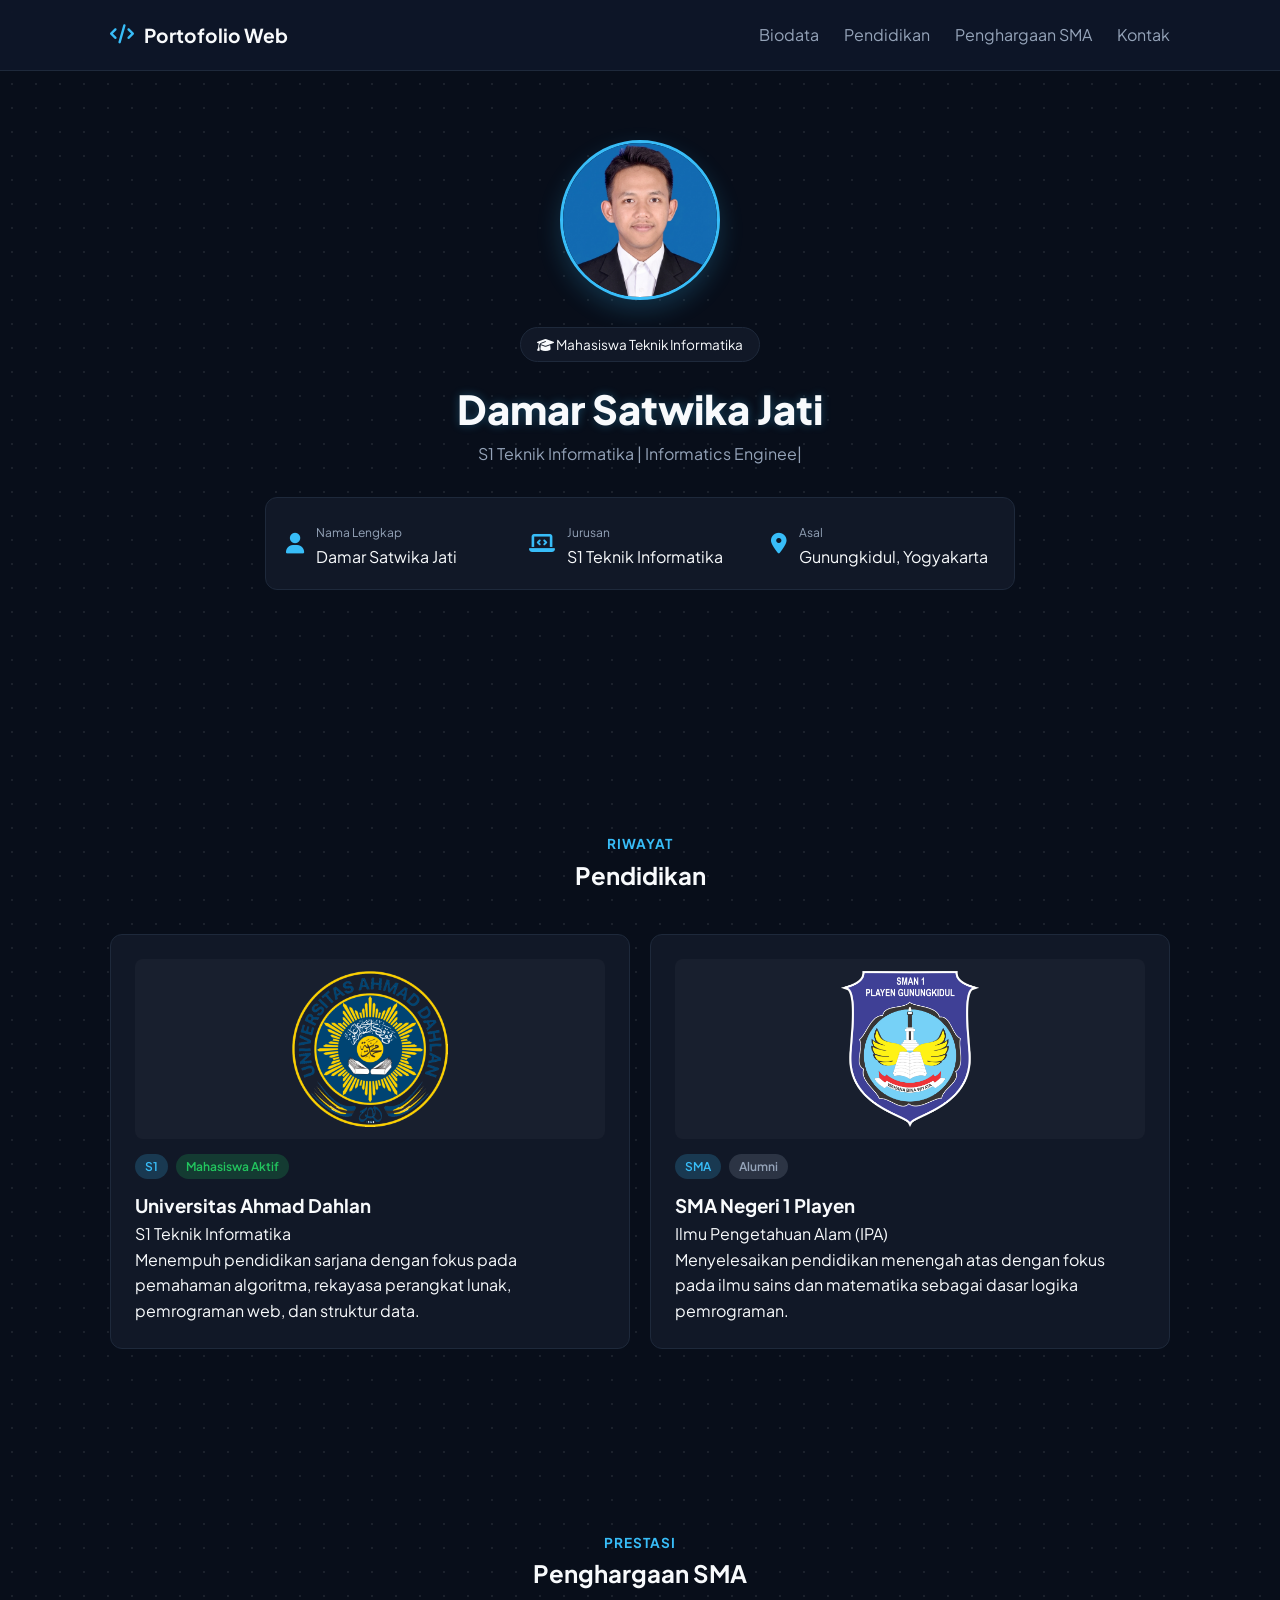
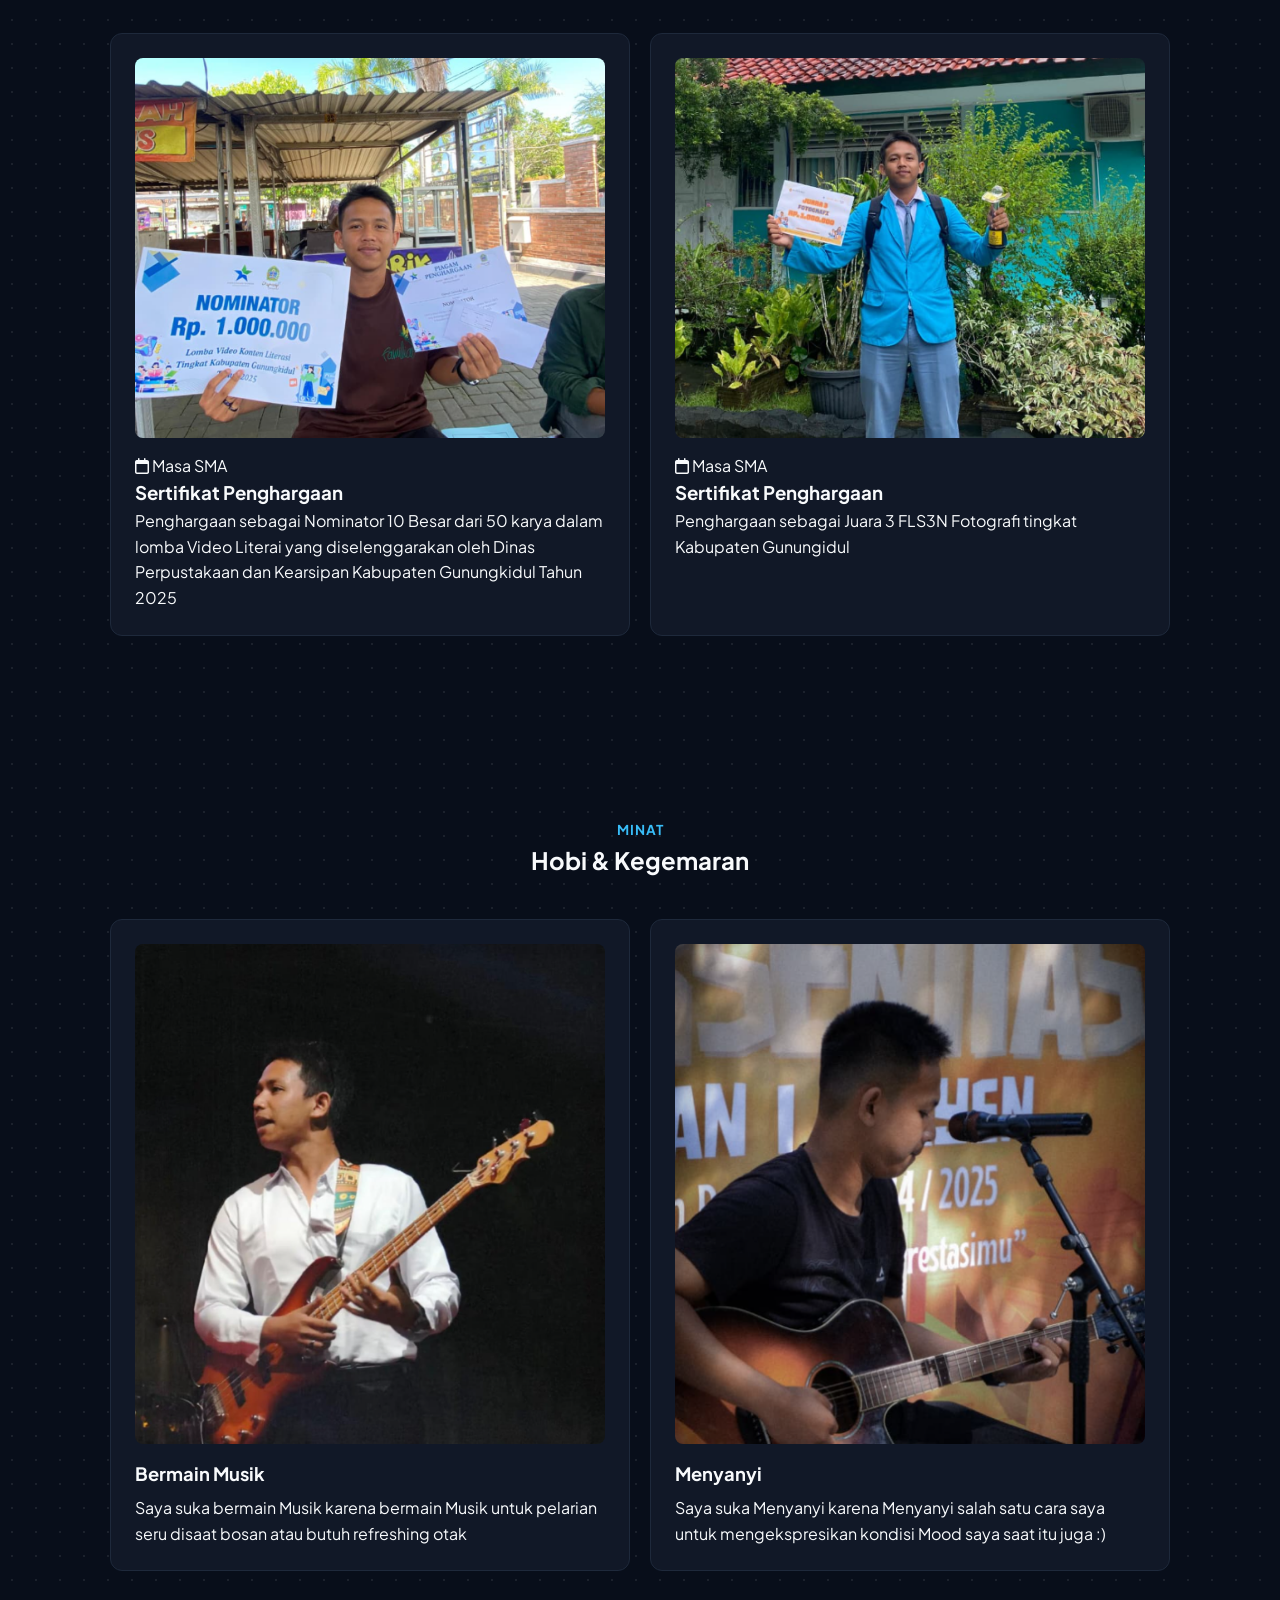
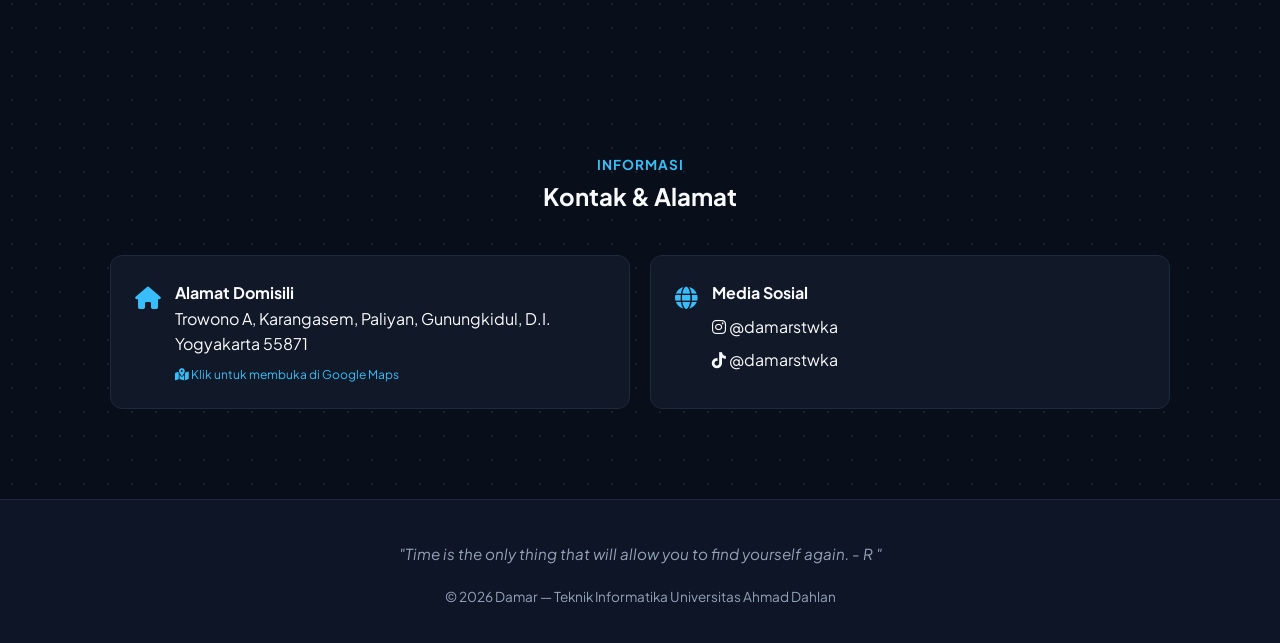
==== commit bbd4dc03: "Update index.html" ====
--- a/index.html
+++ b/index.html
@@ -230,23 +230,6 @@
         </iframe>
       </div>
 
-      <!-- Highlight Stats Strip -->
- <div class="stats-strip">
-  <div class="stat-item">
-    <span class="stat-value">S1</span>
-    <span class="stat-label">PENDIDIKAN</span>
-  </div>
-  <div class="stat-item">
-    <span class="stat-value">InfoSec</span>
-    <span class="stat-label">FOKUS SKILL</span>
-  </div>
-  <div class="stat-item">
-    <span class="stat-value">IPA</span>
-    <span class="stat-label">LATAR BELAKANG</span>
-  </div>
-  </div>
- </div>
-
  </div> 
   </section>
 
@@ -279,4 +262,4 @@
   <script src="script.js"></script>
 
 </body>
-</html>+</html>
--- a/style.css
+++ b/style.css
@@ -1,12 +1,11 @@
 :root {
-  --bg-dark: #0f172a;
-  --bg-darker: #020617;
-  --card-bg: #1e293b;
+  --bg-dark: #080e1a;
+  --card-bg: #111827;
   --primary: #38bdf8;
   --text-main: #f8fafc;
   --text-muted: #94a3b8;
   --accent-green: #22c55e;
-  --border-color: #334155;
+  --border-color: #1e293b;
   --radius: 12px;
 }
 
@@ -25,6 +24,9 @@
   background-color: var(--bg-dark);
   color: var(--text-main);
   line-height: 1.6;
+
+background-image: radial-gradient(rgba(255, 255, 255, 0.08) 1px, transparent 1px);
+  background-size: 24px 24px; /* Jarak antar titik */
 }
 
 .container {
@@ -95,8 +97,8 @@
   padding: 90px 0;
 }
 
-.bg-darker {
-  background-color: var(--bg-darker);
+.bg-dark {
+  background-color: var(--bg-dark);
 }
 
 .section-title {
@@ -312,10 +314,14 @@
 /* Footer */
 .footer {
   text-align: center;
-  padding: 25px 0;
+  padding: 35px 0;
+  background: rgba(15, 23, 42, 0.9);
+  backdrop-filter: blur(10px);
+  -webkit-backdrop-filter: blur(10px);
   border-top: 1px solid var(--border-color);
   color: var(--text-muted);
   font-size: 0.85rem;
+  width: 100%;
 }
 
 /* Responsive Styles */
@@ -326,7 +332,7 @@
     top: 70px;
     left: 0;
     width: 100%;
-    background: var(--bg-darker);
+    background: var(--bg-dark);
     flex-direction: column;
     padding: 20px;
     display: none;
@@ -705,13 +711,13 @@
   }
 
   ::-webkit-scrollbar-thumb {
-    background: var(--bg-darker);
+    background: var(--bg-dark);
   }
 
   ::-webkit-scrollbar-thumb {
     background: #334155;
     border-radius: 5px;
-    border: 2px solid var(--bg-darker);
+    border: 2px solid var(--bg-dark);
   }
 
   ::-webkit-scrollbar-thumb:hover {
@@ -783,4 +789,13 @@
     .nav-links {
       gap: 18px;
     }
-  }+  }
+
+.hero-section {
+  padding-top: 140px;
+  padding-bottom: 100px;
+}
+
+#education {
+  padding-top: 140px;
+}
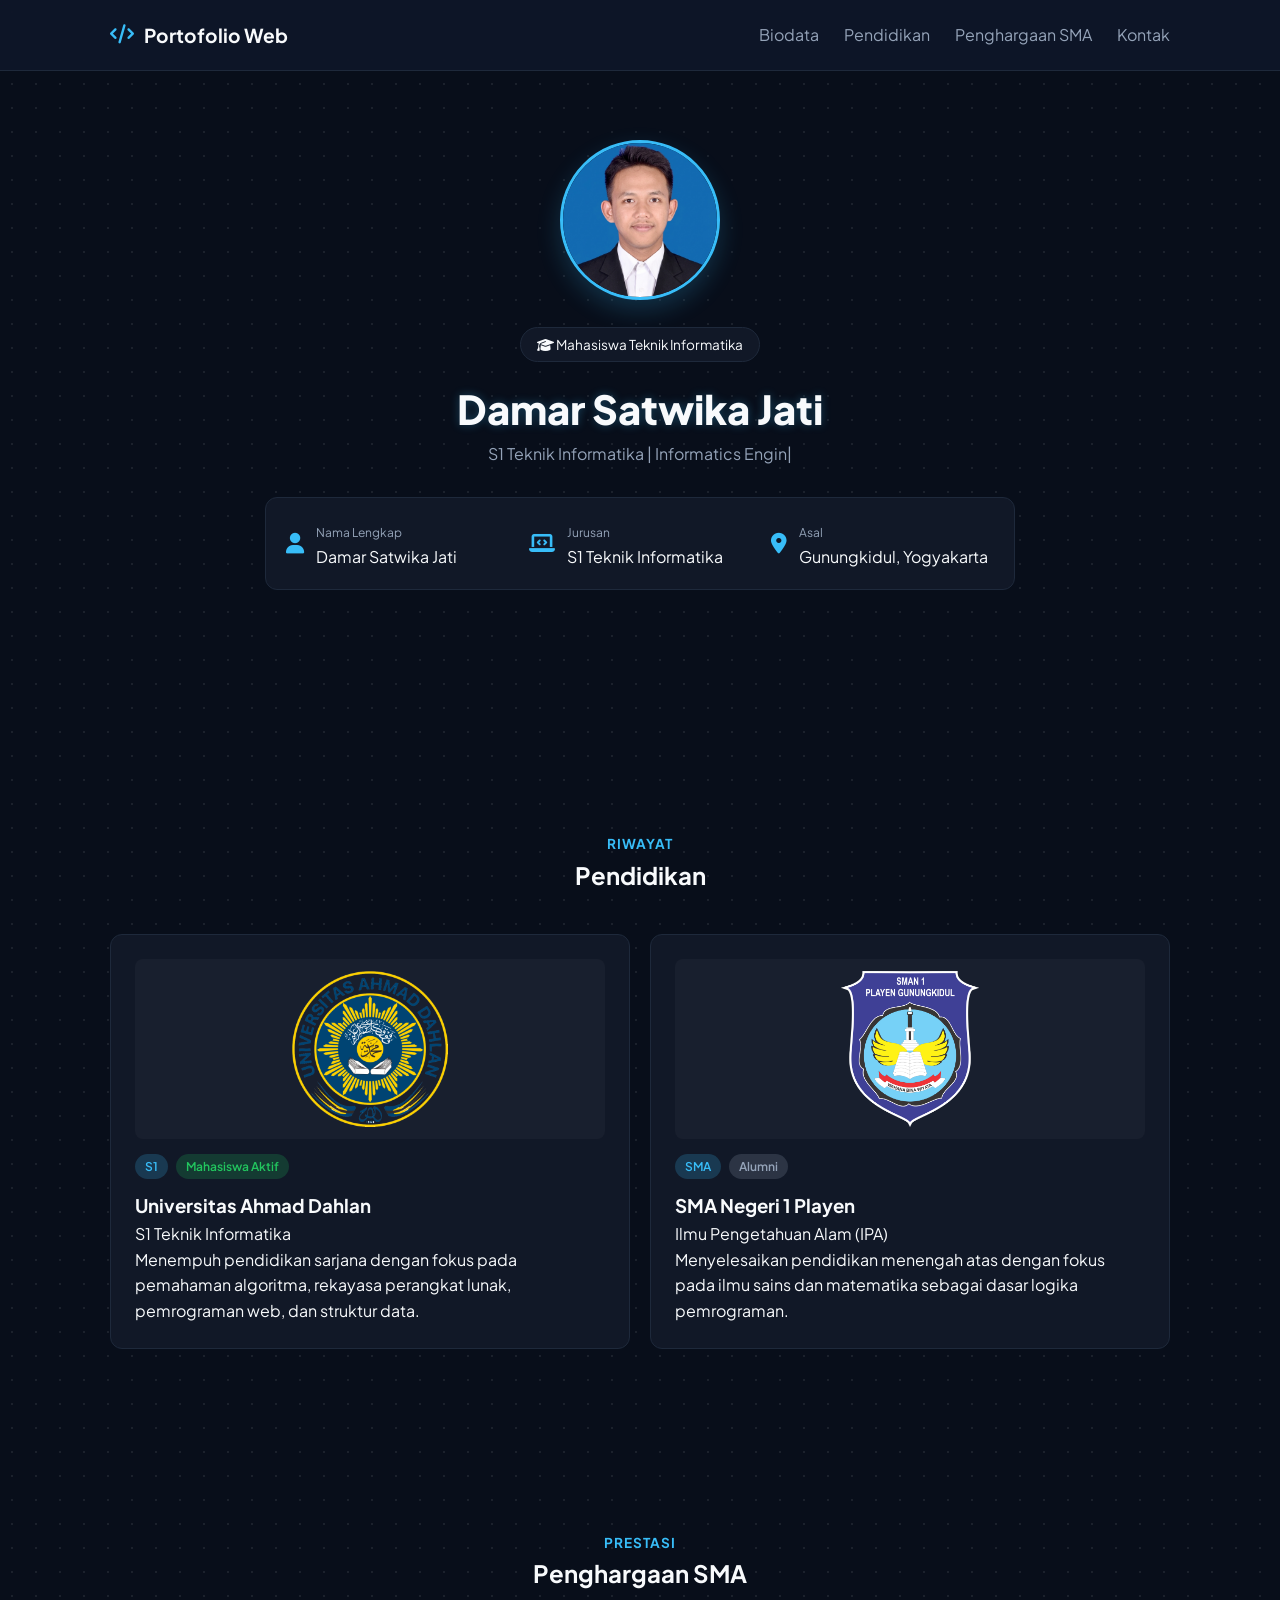
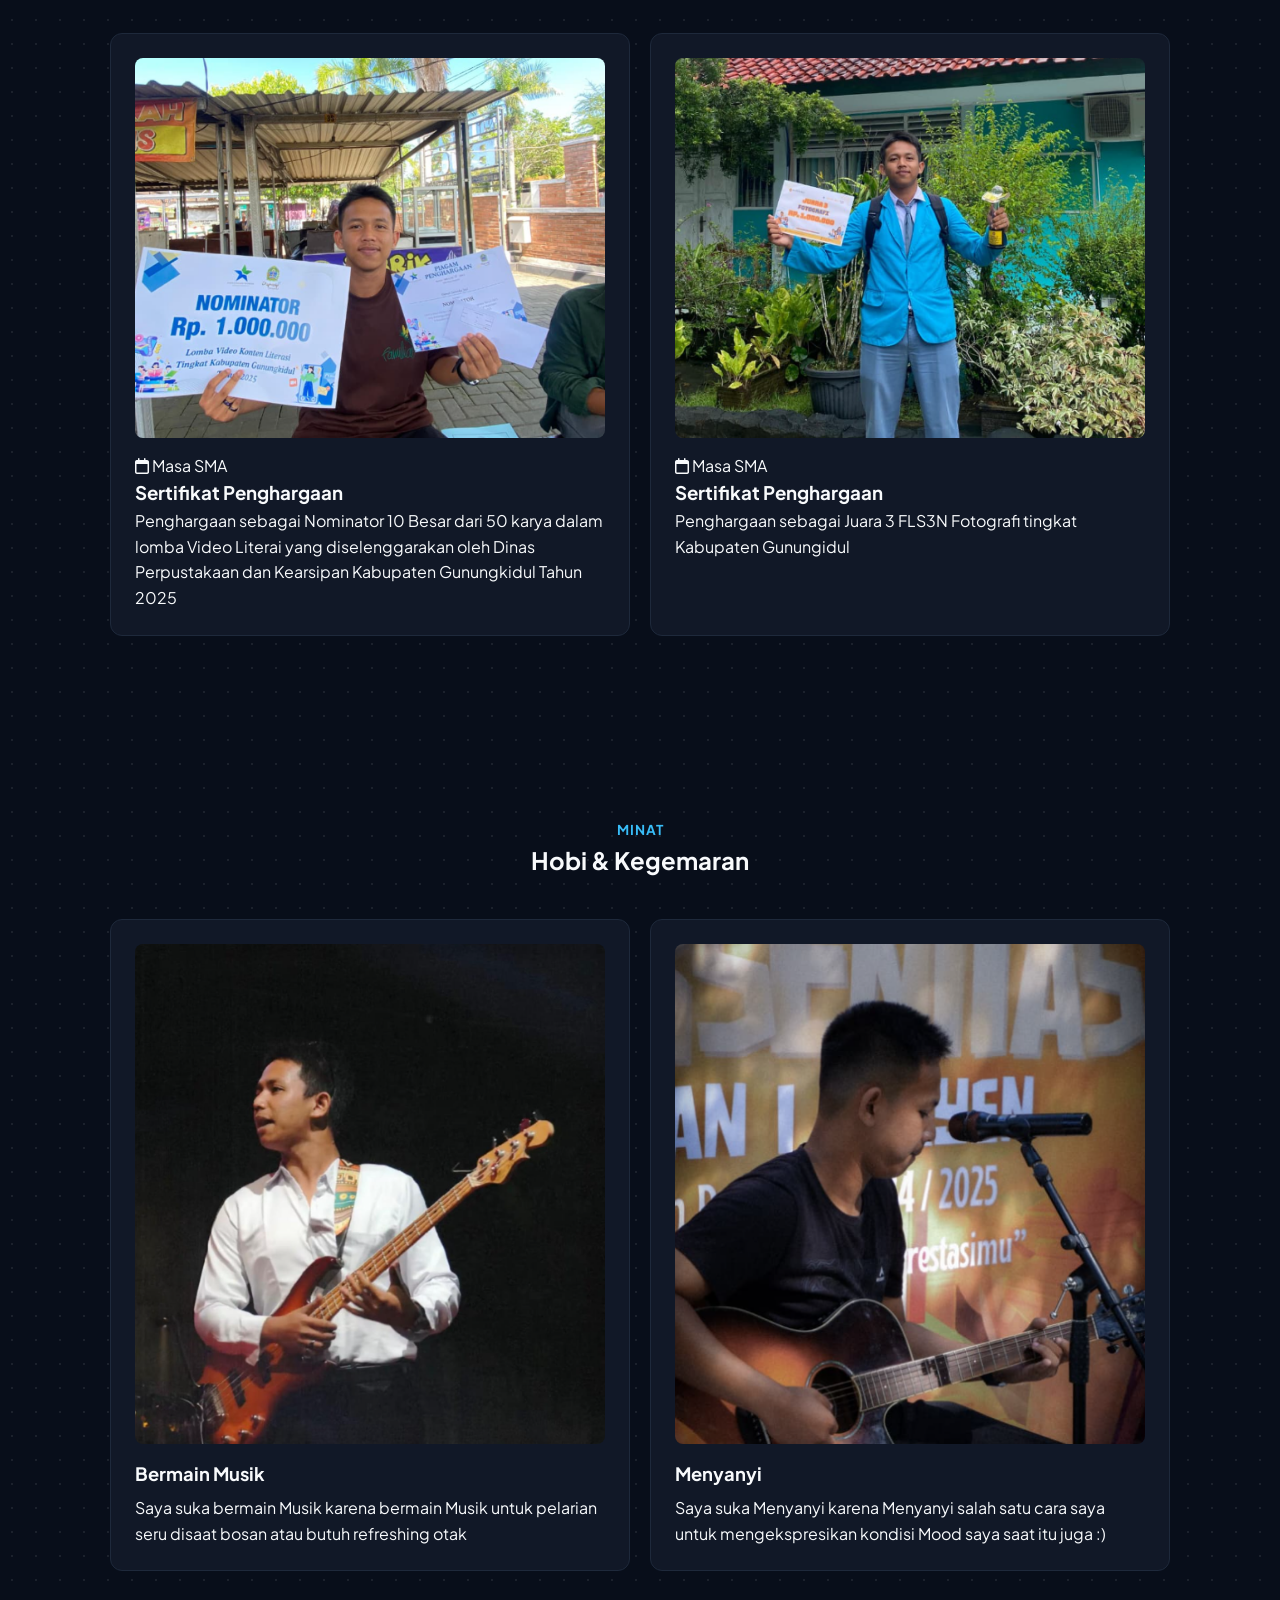
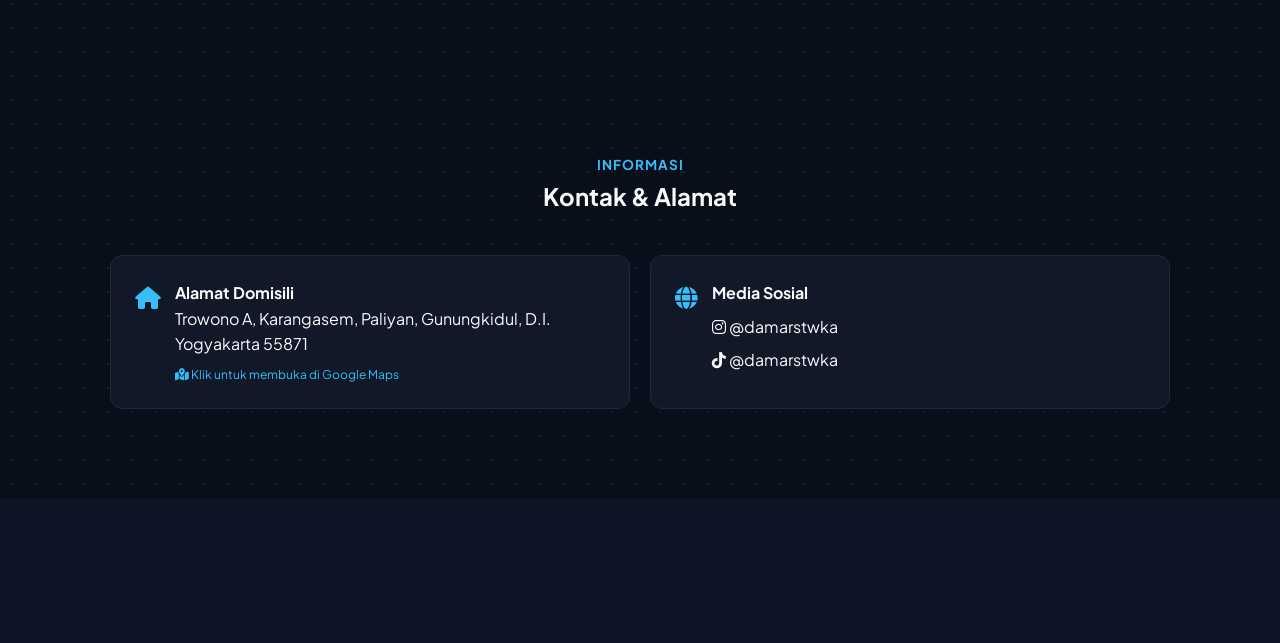
==== commit a440fd89: "Update index.html" ====
--- a/index.html
+++ b/index.html
@@ -230,6 +230,9 @@
         </iframe>
       </div>
 
+  </div>
+ </div>
+
  </div> 
   </section>
 
